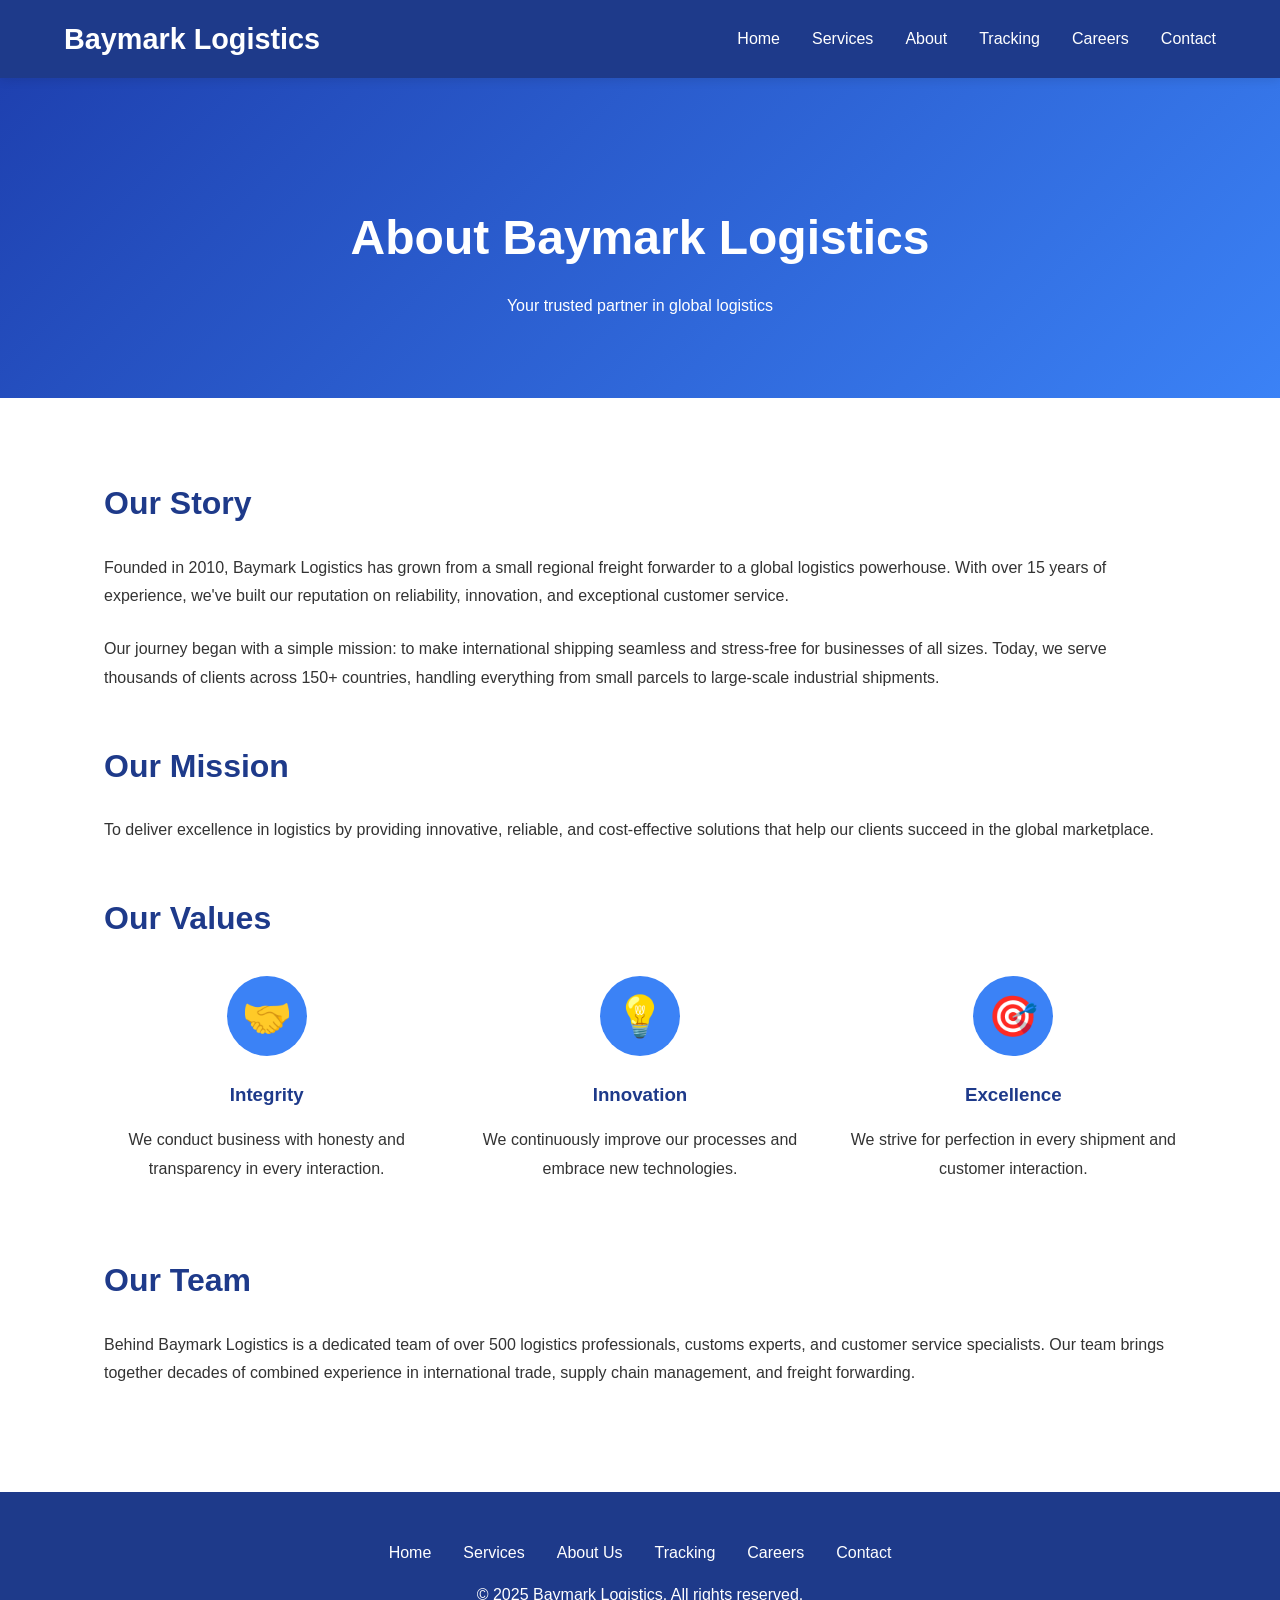
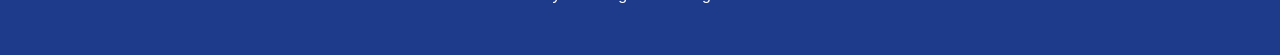
==== about.html @ cbbede14 "Initial commit with website files" ====
<!DOCTYPE html>
<html lang="en">
<head>
    <meta charset="UTF-8">
    <meta name="viewport" content="width=device-width, initial-scale=1.0">
    <title>About Us - Baymark Logistics</title>
    <link rel="stylesheet" href="index.css">
</head>
<body>
    <nav>
        <div class="container">
            <a href="index.html" class="logo">Baymark Logistics</a>
            <ul class="nav-links">
                <li><a href="index.html">Home</a></li>
                <li><a href="services.html">Services</a></li>
                <li><a href="about.html">About</a></li>
                <li><a href="tracking.html">Tracking</a></li>
                <li><a href="careers.html">Careers</a></li>
                <li><a href="contact.html">Contact</a></li>
            </ul>
        </div>
    </nav>

    <section class="page-header">
        <h1>About Baymark Logistics</h1>
        <p>Your trusted partner in global logistics</p>
    </section>

    <section class="content-section">
        <h2>Our Story</h2>
        <p>Founded in 2010, Baymark Logistics has grown from a small regional freight forwarder to a global logistics powerhouse. With over 15 years of experience, we've built our reputation on reliability, innovation, and exceptional customer service.</p>
        
        <p>Our journey began with a simple mission: to make international shipping seamless and stress-free for businesses of all sizes. Today, we serve thousands of clients across 150+ countries, handling everything from small parcels to large-scale industrial shipments.</p>

        <h2 style="margin-top: 3rem;">Our Mission</h2>
        <p>To deliver excellence in logistics by providing innovative, reliable, and cost-effective solutions that help our clients succeed in the global marketplace.</p>

        <h2 style="margin-top: 3rem;">Our Values</h2>
        <div class="features-grid" style="margin-top: 2rem;">
            <div class="feature-item">
                <div class="feature-icon">🤝</div>
                <h3>Integrity</h3>
                <p>We conduct business with honesty and transparency in every interaction.</p>
            </div>
            <div class="feature-item">
                <div class="feature-icon">💡</div>
                <h3>Innovation</h3>
                <p>We continuously improve our processes and embrace new technologies.</p>
            </div>
            <div class="feature-item">
                <div class="feature-icon">🎯</div>
                <h3>Excellence</h3>
                <p>We strive for perfection in every shipment and customer interaction.</p>
            </div>
        </div>

        <h2 style="margin-top: 3rem;">Our Team</h2>
        <p>Behind Baymark Logistics is a dedicated team of over 500 logistics professionals, customs experts, and customer service specialists. Our team brings together decades of combined experience in international trade, supply chain management, and freight forwarding.</p>
    </section>

    <footer>
        <div class="footer-links">
            <a href="index.html">Home</a>
            <a href="services.html">Services</a>
            <a href="about.html">About Us</a>
            <a href="tracking.html">Tracking</a>
            <a href="careers.html">Careers</a>
            <a href="contact.html">Contact</a>
        </div>
        <p>&copy; 2025 Baymark Logistics. All rights reserved.</p>
    </footer>

    <script src="index.js"></script>
</body>
</html>
---- index.css ----
* {
    margin: 0;
    padding: 0;
    box-sizing: border-box;
}

body {
    font-family: 'Segoe UI', Tahoma, Geneva, Verdana, sans-serif;
    line-height: 1.6;
    color: #333;
}

/* Navigation */
nav {
    background: #1e3a8a;
    padding: 1rem 5%;
    position: fixed;
    width: 100%;
    top: 0;
    z-index: 1000;
    box-shadow: 0 2px 10px rgba(0,0,0,0.1);
}

nav .container {
    display: flex;
    justify-content: space-between;
    align-items: center;
    max-width: 1400px;
    margin: 0 auto;
}

.logo {
    color: white;
    font-size: 1.8rem;
    font-weight: bold;
    text-decoration: none;
}

.nav-links {
    display: flex;
    gap: 2rem;
    list-style: none;
}

.nav-links a {
    color: white;
    text-decoration: none;
    transition: color 0.3s;
}

.nav-links a:hover {
    color: #22c55e;
}

/* Hero Section */
.hero {
    background: linear-gradient(135deg, #1e40af 0%, #3b82f6 100%);
    color: white;
    padding: 180px 5% 120px;
    text-align: center;
    margin-top: 60px;
}

.hero h1 {
    font-size: 3.5rem;
    margin-bottom: 1rem;
    animation: fadeInUp 1s;
}

.hero p {
    font-size: 1.5rem;
    margin-bottom: 2rem;
    animation: fadeInUp 1.2s;
}

.cta-button {
    background: #22c55e;
    color: white;
    padding: 1rem 3rem;
    border: none;
    border-radius: 50px;
    font-size: 1.1rem;
    cursor: pointer;
    transition: transform 0.3s, box-shadow 0.3s;
    text-decoration: none;
    display: inline-block;
    animation: fadeInUp 1.4s;
}

.cta-button:hover {
    transform: translateY(-3px);
    box-shadow: 0 10px 25px rgba(34, 197, 94, 0.3);
}

/* Services Section */
.services {
    padding: 80px 5%;
    background: #f8fafc;
}

.section-title {
    text-align: center;
    font-size: 2.5rem;
    color: #1e3a8a;
    margin-bottom: 3rem;
}

.services-grid {
    display: grid;
    grid-template-columns: repeat(auto-fit, minmax(280px, 1fr));
    gap: 2rem;
    max-width: 1400px;
    margin: 0 auto;
}

.service-card {
    background: white;
    padding: 2rem;
    border-radius: 10px;
    text-align: center;
    transition: transform 0.3s, box-shadow 0.3s;
    box-shadow: 0 2px 10px rgba(0,0,0,0.1);
}

.service-card:hover {
    transform: translateY(-10px);
    box-shadow: 0 10px 30px rgba(0,0,0,0.15);
}

.service-icon {
    font-size: 3rem;
    margin-bottom: 1rem;
}

.service-card h3 {
    color: #1e3a8a;
    margin-bottom: 1rem;
}

/* Features Section */
.features {
    padding: 80px 5%;
    background: white;
}

.features-grid {
    display: grid;
    grid-template-columns: repeat(auto-fit, minmax(300px, 1fr));
    gap: 3rem;
    max-width: 1400px;
    margin: 0 auto;
}

.feature-item {
    text-align: center;
}

.feature-icon {
    width: 80px;
    height: 80px;
    background: #3b82f6;
    border-radius: 50%;
    display: flex;
    align-items: center;
    justify-content: center;
    margin: 0 auto 1.5rem;
    font-size: 2.5rem;
    color: white;
}

.feature-item h3 {
    color: #1e3a8a;
    margin-bottom: 1rem;
}

/* Testimonials */
.testimonials {
    padding: 80px 5%;
    background: #1e3a8a;
    color: white;
}

.testimonials-grid {
    display: grid;
    grid-template-columns: repeat(auto-fit, minmax(300px, 1fr));
    gap: 2rem;
    max-width: 1400px;
    margin: 0 auto;
}

.testimonial-card {
    background: rgba(255,255,255,0.1);
    padding: 2rem;
    border-radius: 10px;
    backdrop-filter: blur(10px);
}

.testimonial-card p {
    font-style: italic;
    margin-bottom: 1rem;
}

.testimonial-author {
    font-weight: bold;
    color: #22c55e;
}

/* Content Pages */
.page-header {
    background: linear-gradient(135deg, #1e40af 0%, #3b82f6 100%);
    color: white;
    padding: 140px 5% 80px;
    text-align: center;
    margin-top: 60px;
}

.page-header h1 {
    font-size: 3rem;
    margin-bottom: 1rem;
}

.content-section {
    padding: 80px 5%;
    max-width: 1200px;
    margin: 0 auto;
}

.content-section h2 {
    color: #1e3a8a;
    margin-bottom: 1.5rem;
    font-size: 2rem;
}

.content-section p {
    margin-bottom: 1.5rem;
    line-height: 1.8;
}

/* Contact Form */
.contact-form {
    max-width: 600px;
    margin: 0 auto;
    background: white;
    padding: 3rem;
    border-radius: 10px;
    box-shadow: 0 5px 20px rgba(0,0,0,0.1);
}

.form-group {
    margin-bottom: 1.5rem;
}

.form-group label {
    display: block;
    margin-bottom: 0.5rem;
    color: #1e3a8a;
    font-weight: 600;
}

.form-group input,
.form-group textarea,
.form-group select {
    width: 100%;
    padding: 0.8rem;
    border: 2px solid #e2e8f0;
    border-radius: 5px;
    font-size: 1rem;
    transition: border-color 0.3s;
}

.form-group input:focus,
.form-group textarea:focus,
.form-group select:focus {
    outline: none;
    border-color: #3b82f6;
}

.form-group textarea {
    resize: vertical;
    min-height: 120px;
}

/* Tracking Section */
.tracking-container {
    max-width: 600px;
    margin: 0 auto;
    background: white;
    padding: 3rem;
    border-radius: 10px;
    box-shadow: 0 5px 20px rgba(0,0,0,0.1);
}

.tracking-result {
    margin-top: 2rem;
    padding: 2rem;
    background: #f8fafc;
    border-radius: 10px;
    display: none;
}

.tracking-result.show {
    display: block;
    animation: fadeInUp 0.5s;
}

/* Careers Section */
.job-listing {
    background: white;
    padding: 2rem;
    border-radius: 10px;
    margin-bottom: 2rem;
    box-shadow: 0 2px 10px rgba(0,0,0,0.1);
}

.job-listing h3 {
    color: #1e3a8a;
    margin-bottom: 1rem;
}

.job-meta {
    color: #64748b;
    margin-bottom: 1rem;
}

/* Footer */
footer {
    background: #1e3a8a;
    color: white;
    padding: 3rem 5%;
    text-align: center;
}

.footer-links {
    display: flex;
    justify-content: center;
    gap: 2rem;
    margin-bottom: 1rem;
    flex-wrap: wrap;
}

.footer-links a {
    color: white;
    text-decoration: none;
    transition: color 0.3s;
}

.footer-links a:hover {
    color: #22c55e;
}

/* Animations */
@keyframes fadeInUp {
    from {
        opacity: 0;
        transform: translateY(30px);
    }
    to {
        opacity: 1;
        transform: translateY(0);
    }
}

/* Responsive */
@media (max-width: 768px) {
    .hero h1, .page-header h1 {
        font-size: 2rem;
    }
    
    .hero p {
        font-size: 1.2rem;
    }
    
    .nav-links {
        gap: 1rem;
        font-size: 0.9rem;
    }
    
    .section-title {
        font-size: 2rem;
    }
}
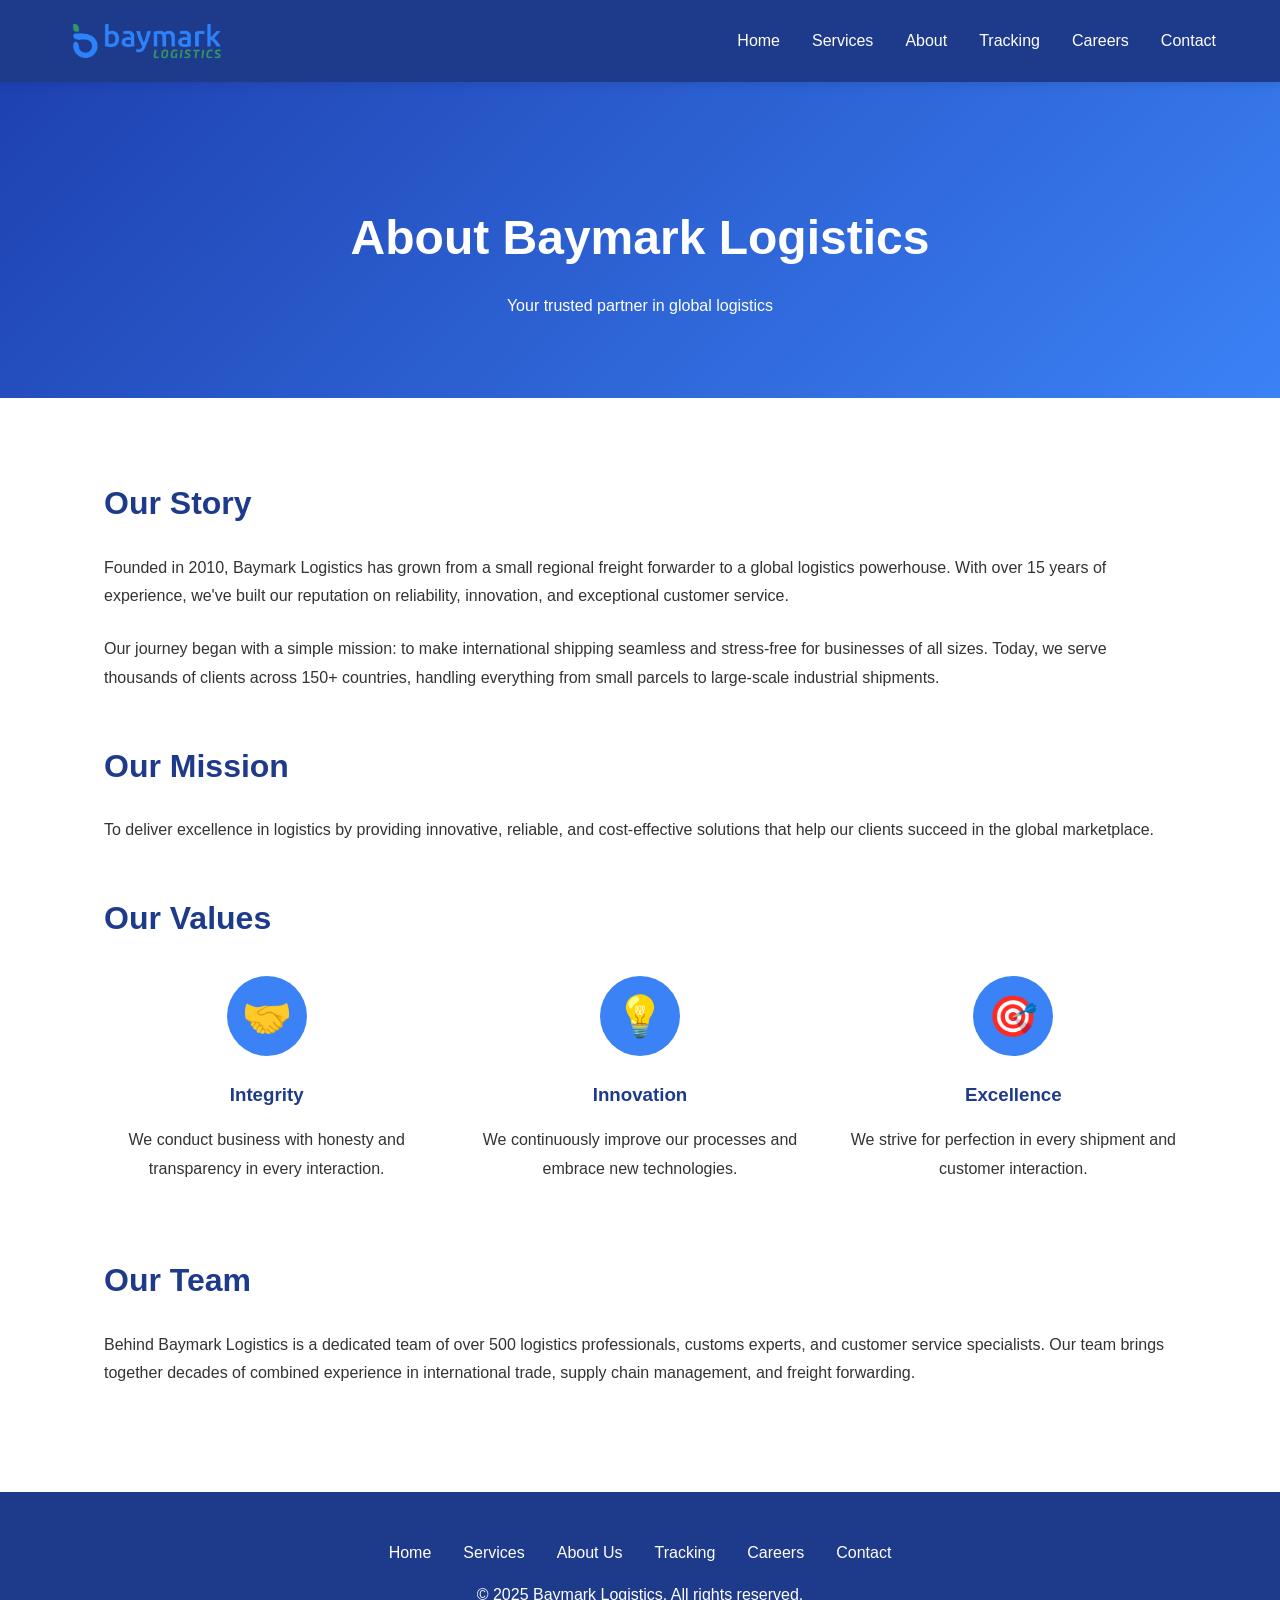
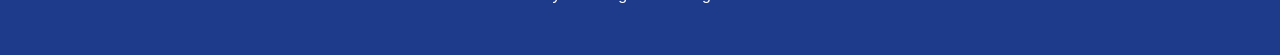
==== commit 2f295366: "Updated navbar with logo" ====
--- a/about.html
+++ b/about.html
@@ -4,12 +4,14 @@
     <meta charset="UTF-8">
     <meta name="viewport" content="width=device-width, initial-scale=1.0">
     <title>About Us - Baymark Logistics</title>
+    <!-- Favicon -->
+  <link rel="icon" href="logo/logoIcon-ICO.ico" type="image/x-icon">
     <link rel="stylesheet" href="index.css">
 </head>
 <body>
     <nav>
         <div class="container">
-            <a href="index.html" class="logo">Baymark Logistics</a>
+            <a href="index.html" class="logo"><img src="logo/logo -bg.png" alt="Baymark Logistics Logo"></a>
             <ul class="nav-links">
                 <li><a href="index.html">Home</a></li>
                 <li><a href="services.html">Services</a></li>
--- a/index.css
+++ b/index.css
@@ -11,6 +11,16 @@
 }
 
 /* Navigation */
+.logo img {
+  height: 50px;
+  width: auto;
+  display: block;
+}
+nav .logo {
+  display: flex;
+  align-items: center; /* vertically centers the logo */
+}
+
 nav {
     background: #1e3a8a;
     padding: 1rem 5%;
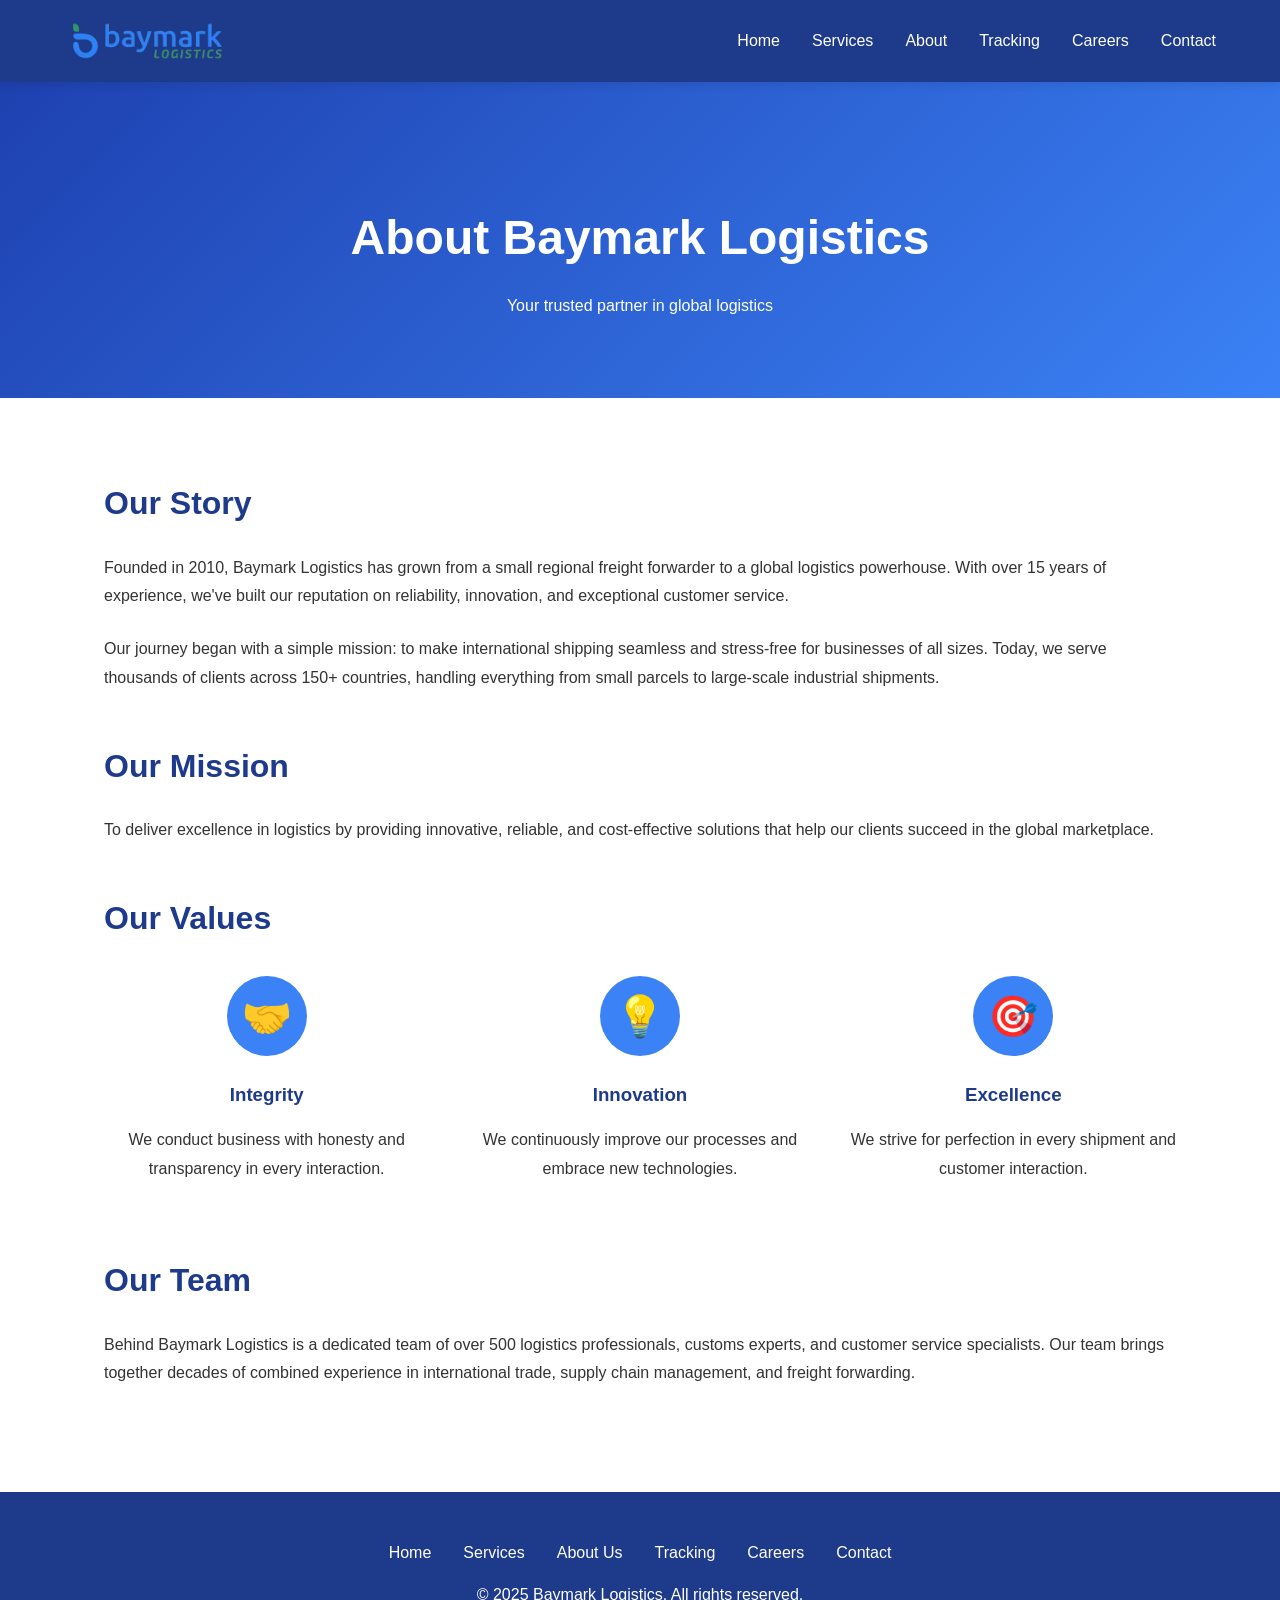
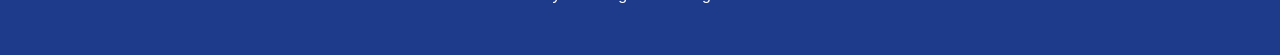
==== commit 4fc20194: "Final SEO tweaks before merging" ====
--- a/about.html
+++ b/about.html
@@ -4,14 +4,76 @@
     <meta charset="UTF-8">
     <meta name="viewport" content="width=device-width, initial-scale=1.0">
     <title>About Us - Baymark Logistics</title>
+    <meta name="description" content="Learn more about Baymark Logistics, our mission, vision, and commitment to excellence in global logistics solutions.">
+
+    <link rel="preload" as="image" href="logo/logo -bg av.avif" type="image/avif">
+   
     <!-- Favicon -->
   <link rel="icon" href="logo/logoIcon-ICO.ico" type="image/x-icon">
-    <link rel="stylesheet" href="index.css">
+    <link rel="preload" href="index.css" as="style">
+<link rel="stylesheet" href="index.css">
+
+    
+    <!-- Facebook Meta Tags -->
+    <meta property="og:title" content="Baymark Logistics - Global Logistics Solutions">
+    <meta property="og:description" content="Learn more about Baymark Logistics and our commitment to excellence in global logistics.">
+    <meta property="og:image" content="logo/logo -bg.png">
+    <meta property="og:image:alt" content="Baymark Logistics - Global Logistics Solutions">
+    <meta property="og:site_name" content="Baymark Logistics">
+    <meta property="og:locale" content="en_US">
+    <meta property="og:image:width" content="1200">
+    <meta property="og:image:height" content="630">
+    <meta property="og:url" content="https://baymark.co.ke/about.html">
+    <meta property="og:type" content="website">
+    
+    <!-- Twitter Meta Tags -->
+    <meta name="twitter:title" content="Baymark Logistics - Global Logistics Solutions">
+    <meta name="twitter:description" content="Learn more about Baymark Logistics and our commitment to excellence in global logistics.">
+    <meta name="twitter:image" content="logo/logo -bg.png">
+    <meta name="twitter:url" content="https://baymark.co.ke/about.html">
+    <meta name="twitter:card" content="summary_large_image">
+    
+    <!-- Preconnect for faster DNS -->
+<link rel="preconnect" href="https://fonts.googleapis.com">
+<link rel="preconnect" href="https://fonts.gstatic.com" crossorigin>
+
+<!-- Combine all fonts into one request -->
+<link rel="preload" as="style" href="https://fonts.googleapis.com/css2?family=Roboto:wght@400;700&family=Montserrat:wght@400;700&family=Open+Sans:wght@400;700&display=swap">
+<link rel="stylesheet" href="https://fonts.googleapis.com/css2?family=Roboto:wght@400;700&family=Montserrat:wght@400;700&family=Open+Sans:wght@400;700&display=swap" media="print" onload="this.media='all'">
+<noscript><link rel="stylesheet" href="https://fonts.googleapis.com/css2?family=Roboto:wght@400;700&family=Montserrat:wght@400;700&family=Open+Sans:wght@400;700&display=swap"></noscript>
+
+    <!-- Canonical URL to avoid duplicate content issues -->
+   <link rel="canonical" href="https://baymark.co.ke/about.html">
+
+    <!-- Sitemap -->
+    <link rel="sitemap" type="application/xml" title="Sitemap" href="https://baymark.co.ke/sitemap.xml">
+    <!-- Robots Meta Tag -->
+<meta name="robots" content="index, follow">
+
+<!-- Structured Data for Google -->
+<script type="application/ld+json">
+{
+  "@context": "https://schema.org",
+  "@type": "Organization",
+  "name": "Baymark Logistics",
+  "url": "https://baymark.co.ke/about.html",
+  "logo": "https://baymark.co.ke/logo/logobg.webp",
+  
+  "contactPoint": {
+    "@type": "ContactPoint",
+    "telephone": "+254-703-880273",
+    "contactType": "Customer Service",
+    "areaServed": "KE",
+    "availableLanguage": "English"
+  }
+}
+</script>
 </head>
 <body>
     <nav>
         <div class="container">
-            <a href="index.html" class="logo"><img src="logo/logo -bg.png" alt="Baymark Logistics Logo"></a>
+            <a href="index.html" class="logo"><img src="logo/logobg.webp" alt="Baymark Logistics Logo" width="200" height="60"></a>
+            
             <ul class="nav-links">
                 <li><a href="index.html">Home</a></li>
                 <li><a href="services.html">Services</a></li>
@@ -20,6 +82,11 @@
                 <li><a href="careers.html">Careers</a></li>
                 <li><a href="contact.html">Contact</a></li>
             </ul>
+            <div class="hamburger">
+                <span></span>
+                <span></span>
+                <span></span>
+            </div>
         </div>
     </nav>
 
@@ -72,6 +139,6 @@
         <p>&copy; 2025 Baymark Logistics. All rights reserved.</p>
     </footer>
 
-    <script src="index.js"></script>
+    <script src="index.js" defer></script>
 </body>
 </html>
--- a/index.css
+++ b/index.css
@@ -8,6 +8,11 @@
     font-family: 'Segoe UI', Tahoma, Geneva, Verdana, sans-serif;
     line-height: 1.6;
     color: #333;
+}
+img {
+  max-width: 100%;
+  height: auto;
+  display: block;
 }
 
 /* Navigation */
@@ -62,6 +67,71 @@
     color: #22c55e;
 }
 
+/* Hamburger Menu Styles */
+.hamburger {
+    display: none;
+    flex-direction: column;
+    cursor: pointer;
+    z-index: 1001;
+}
+
+.hamburger span {
+    width: 25px;
+    height: 3px;
+    background: white;
+    margin: 3px 0;
+    transition: 0.3s;
+}
+
+.hamburger.active span:nth-child(1) {
+    transform: rotate(-45deg) translate(-5px, 6px);
+}
+
+.hamburger.active span:nth-child(2) {
+    opacity: 0;
+}
+
+.hamburger.active span:nth-child(3) {
+    transform: rotate(45deg) translate(-5px, -6px);
+}
+
+/* Mobile Menu Styles */
+@media (max-width: 1024px) {
+    .hamburger {
+        display: flex;
+    }
+    
+    .nav-links {
+        position: fixed;
+        right: -100%;
+        top: 0;
+        flex-direction: column;
+        background: #1e3a8a;
+        width: 70%;
+        max-width: 300px;
+        height: 100vh;
+        padding: 80px 2rem 2rem;
+        gap: 1.5rem;
+        transition: right 0.3s ease-in-out;
+        box-shadow: -5px 0 15px rgba(0,0,0,0.3);
+        z-index: 1000;
+    }
+    
+    .nav-links.active {
+        right: 0;
+    }
+    
+    .nav-links li {
+        width: 100%;
+    }
+    
+    .nav-links a {
+        display: block;
+        padding: 0.5rem 0;
+        font-size: 1.1rem;
+    }
+}
+    
 /* Hero Section */
 .hero {
     background: linear-gradient(135deg, #1e40af 0%, #3b82f6 100%);
@@ -82,6 +152,15 @@
     margin-bottom: 2rem;
     animation: fadeInUp 1.2s;
 }
+/* CTA Buttons Container */
+.cta-buttons-container {
+    display: flex;
+    gap: 1rem;
+    justify-content: center;
+    flex-wrap: wrap;
+    margin-top: 2rem;
+}
+
 
 .cta-button {
     background: #22c55e;
@@ -101,6 +180,7 @@
     transform: translateY(-3px);
     box-shadow: 0 10px 25px rgba(34, 197, 94, 0.3);
 }
+
 
 /* Services Section */
 .services {
--- a/index.css
+++ b/index.css
@@ -8,6 +8,11 @@
     font-family: 'Segoe UI', Tahoma, Geneva, Verdana, sans-serif;
     line-height: 1.6;
     color: #333;
+}
+img {
+  max-width: 100%;
+  height: auto;
+  display: block;
 }
 
 /* Navigation */
@@ -62,6 +67,71 @@
     color: #22c55e;
 }
 
+/* Hamburger Menu Styles */
+.hamburger {
+    display: none;
+    flex-direction: column;
+    cursor: pointer;
+    z-index: 1001;
+}
+
+.hamburger span {
+    width: 25px;
+    height: 3px;
+    background: white;
+    margin: 3px 0;
+    transition: 0.3s;
+}
+
+.hamburger.active span:nth-child(1) {
+    transform: rotate(-45deg) translate(-5px, 6px);
+}
+
+.hamburger.active span:nth-child(2) {
+    opacity: 0;
+}
+
+.hamburger.active span:nth-child(3) {
+    transform: rotate(45deg) translate(-5px, -6px);
+}
+
+/* Mobile Menu Styles */
+@media (max-width: 1024px) {
+    .hamburger {
+        display: flex;
+    }
+    
+    .nav-links {
+        position: fixed;
+        right: -100%;
+        top: 0;
+        flex-direction: column;
+        background: #1e3a8a;
+        width: 70%;
+        max-width: 300px;
+        height: 100vh;
+        padding: 80px 2rem 2rem;
+        gap: 1.5rem;
+        transition: right 0.3s ease-in-out;
+        box-shadow: -5px 0 15px rgba(0,0,0,0.3);
+        z-index: 1000;
+    }
+    
+    .nav-links.active {
+        right: 0;
+    }
+    
+    .nav-links li {
+        width: 100%;
+    }
+    
+    .nav-links a {
+        display: block;
+        padding: 0.5rem 0;
+        font-size: 1.1rem;
+    }
+}
+    
 /* Hero Section */
 .hero {
     background: linear-gradient(135deg, #1e40af 0%, #3b82f6 100%);
@@ -82,6 +152,15 @@
     margin-bottom: 2rem;
     animation: fadeInUp 1.2s;
 }
+/* CTA Buttons Container */
+.cta-buttons-container {
+    display: flex;
+    gap: 1rem;
+    justify-content: center;
+    flex-wrap: wrap;
+    margin-top: 2rem;
+}
+
 
 .cta-button {
     background: #22c55e;
@@ -101,6 +180,7 @@
     transform: translateY(-3px);
     box-shadow: 0 10px 25px rgba(34, 197, 94, 0.3);
 }
+
 
 /* Services Section */
 .services {
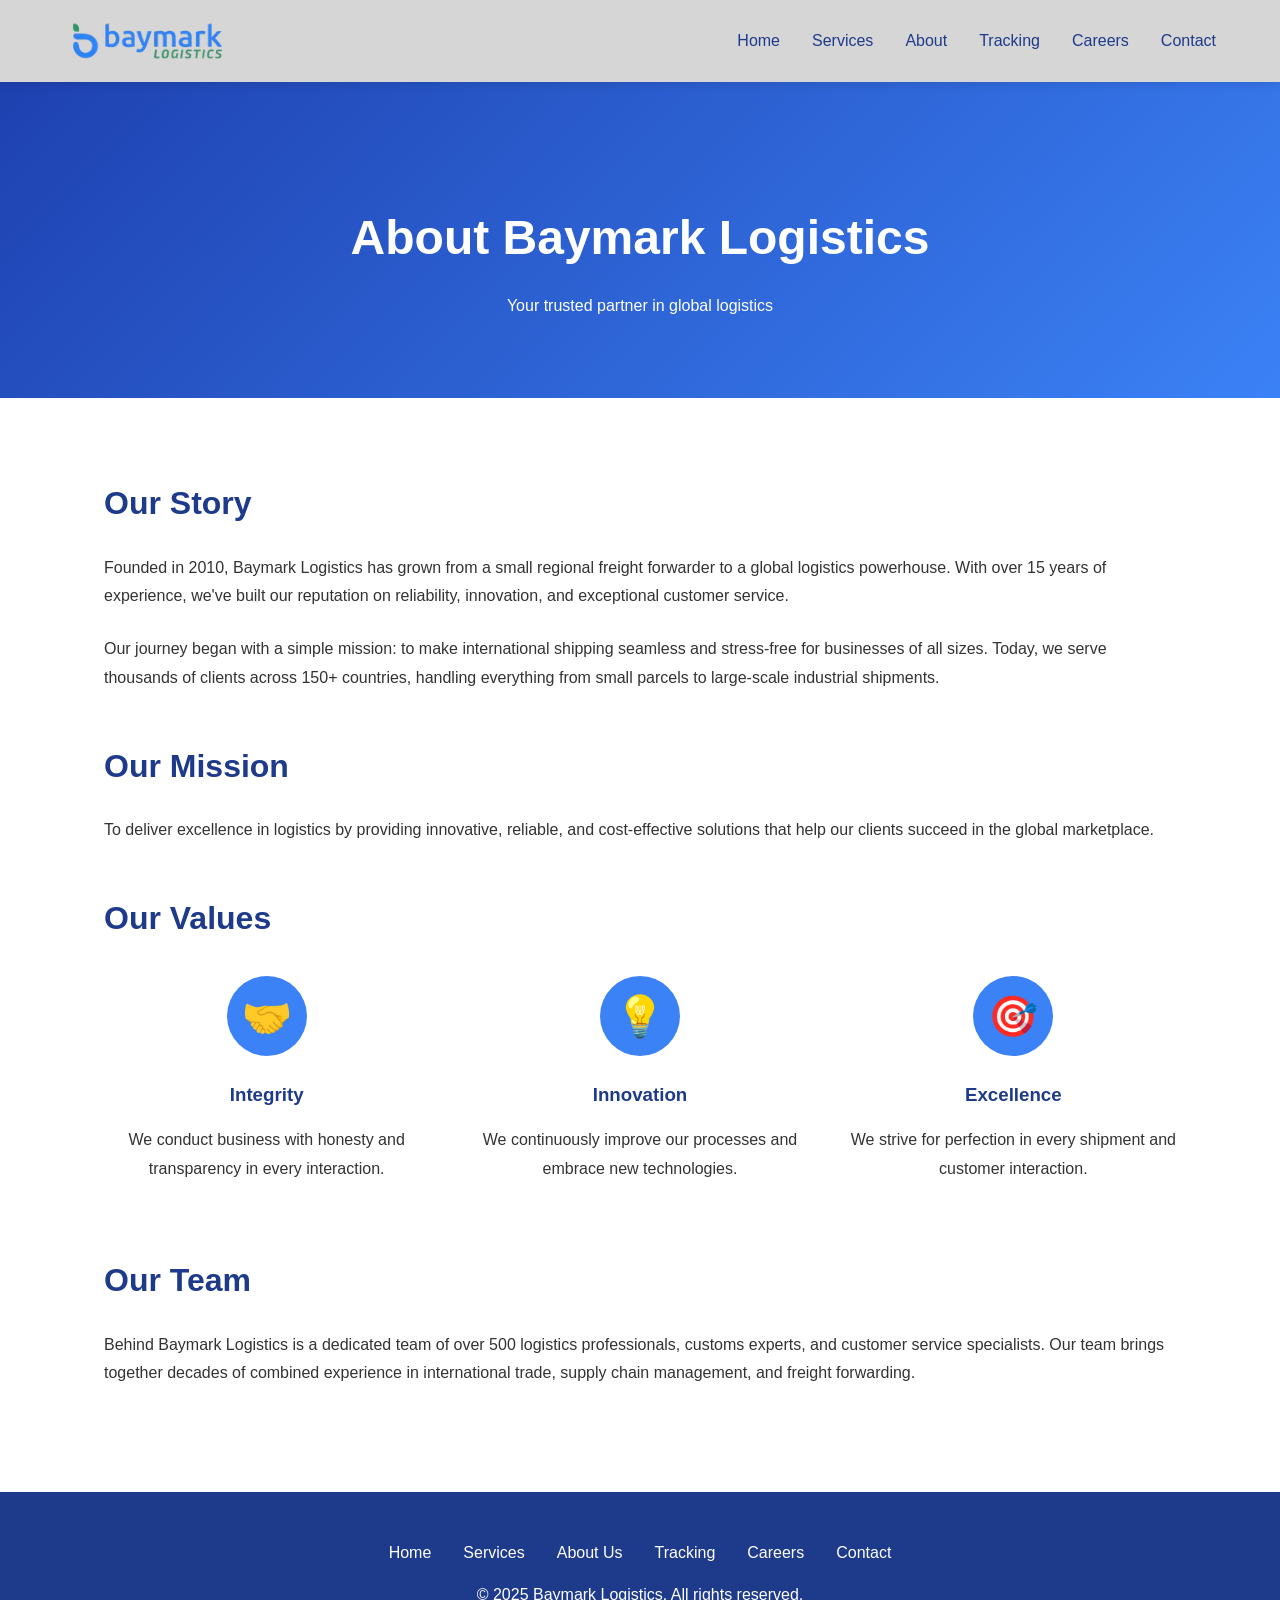
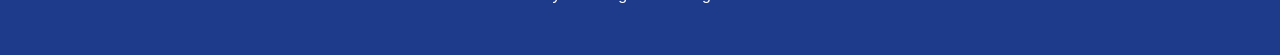
==== commit 028922bf: "Improve color contrast and accessibility in HTML and CSS" ====
--- a/about.html
+++ b/about.html
@@ -6,7 +6,7 @@
     <title>About Us - Baymark Logistics</title>
     <meta name="description" content="Learn more about Baymark Logistics, our mission, vision, and commitment to excellence in global logistics solutions.">
 
-    <link rel="preload" as="image" href="logo/logo -bg av.avif" type="image/avif">
+    <link rel="preload" as="image" href="logo/logobg.webp" type="image/webp">
    
     <!-- Favicon -->
   <link rel="icon" href="logo/logoIcon-ICO.ico" type="image/x-icon">
@@ -17,7 +17,7 @@
     <!-- Facebook Meta Tags -->
     <meta property="og:title" content="Baymark Logistics - Global Logistics Solutions">
     <meta property="og:description" content="Learn more about Baymark Logistics and our commitment to excellence in global logistics.">
-    <meta property="og:image" content="logo/logo -bg.png">
+    <meta property="og:image" content="logo/logobg.webp">
     <meta property="og:image:alt" content="Baymark Logistics - Global Logistics Solutions">
     <meta property="og:site_name" content="Baymark Logistics">
     <meta property="og:locale" content="en_US">
@@ -29,7 +29,7 @@
     <!-- Twitter Meta Tags -->
     <meta name="twitter:title" content="Baymark Logistics - Global Logistics Solutions">
     <meta name="twitter:description" content="Learn more about Baymark Logistics and our commitment to excellence in global logistics.">
-    <meta name="twitter:image" content="logo/logo -bg.png">
+    <meta name="twitter:image" content="logo/logobg.webp">
     <meta name="twitter:url" content="https://baymark.co.ke/about.html">
     <meta name="twitter:card" content="summary_large_image">
     
--- a/index.css
+++ b/index.css
@@ -27,7 +27,7 @@
 }
 
 nav {
-    background: #1e3a8a;
+    background: #d6d6d6;
     padding: 1rem 5%;
     position: fixed;
     width: 100%;
@@ -58,7 +58,7 @@
 }
 
 .nav-links a {
-    color: white;
+    color: #1e3a8a;
     text-decoration: none;
     transition: color 0.3s;
 }
@@ -163,8 +163,8 @@
 
 
 .cta-button {
-    background: #22c55e;
-    color: white;
+    background: #1e3a8a;
+    color: #ffffff;
     padding: 1rem 3rem;
     border: none;
     border-radius: 50px;
@@ -266,8 +266,8 @@
 /* Testimonials */
 .testimonials {
     padding: 80px 5%;
-    background: #1e3a8a;
-    color: white;
+    background: #0b1120;
+    color:#f8fafc; 
 }
 
 .testimonials-grid {
@@ -279,7 +279,8 @@
 }
 
 .testimonial-card {
-    background: rgba(255,255,255,0.1);
+    background: #1e293b;
+    color: #ffffff;
     padding: 2rem;
     border-radius: 10px;
     backdrop-filter: blur(10px);
@@ -292,7 +293,7 @@
 
 .testimonial-author {
     font-weight: bold;
-    color: #22c55e;
+    color: #e2e8f0;
 }
 
 /* Content Pages */
--- a/index.css
+++ b/index.css
@@ -27,7 +27,7 @@
 }
 
 nav {
-    background: #1e3a8a;
+    background: #d6d6d6;
     padding: 1rem 5%;
     position: fixed;
     width: 100%;
@@ -58,7 +58,7 @@
 }
 
 .nav-links a {
-    color: white;
+    color: #1e3a8a;
     text-decoration: none;
     transition: color 0.3s;
 }
@@ -163,8 +163,8 @@
 
 
 .cta-button {
-    background: #22c55e;
-    color: white;
+    background: #1e3a8a;
+    color: #ffffff;
     padding: 1rem 3rem;
     border: none;
     border-radius: 50px;
@@ -266,8 +266,8 @@
 /* Testimonials */
 .testimonials {
     padding: 80px 5%;
-    background: #1e3a8a;
-    color: white;
+    background: #0b1120;
+    color:#f8fafc; 
 }
 
 .testimonials-grid {
@@ -279,7 +279,8 @@
 }
 
 .testimonial-card {
-    background: rgba(255,255,255,0.1);
+    background: #1e293b;
+    color: #ffffff;
     padding: 2rem;
     border-radius: 10px;
     backdrop-filter: blur(10px);
@@ -292,7 +293,7 @@
 
 .testimonial-author {
     font-weight: bold;
-    color: #22c55e;
+    color: #e2e8f0;
 }
 
 /* Content Pages */
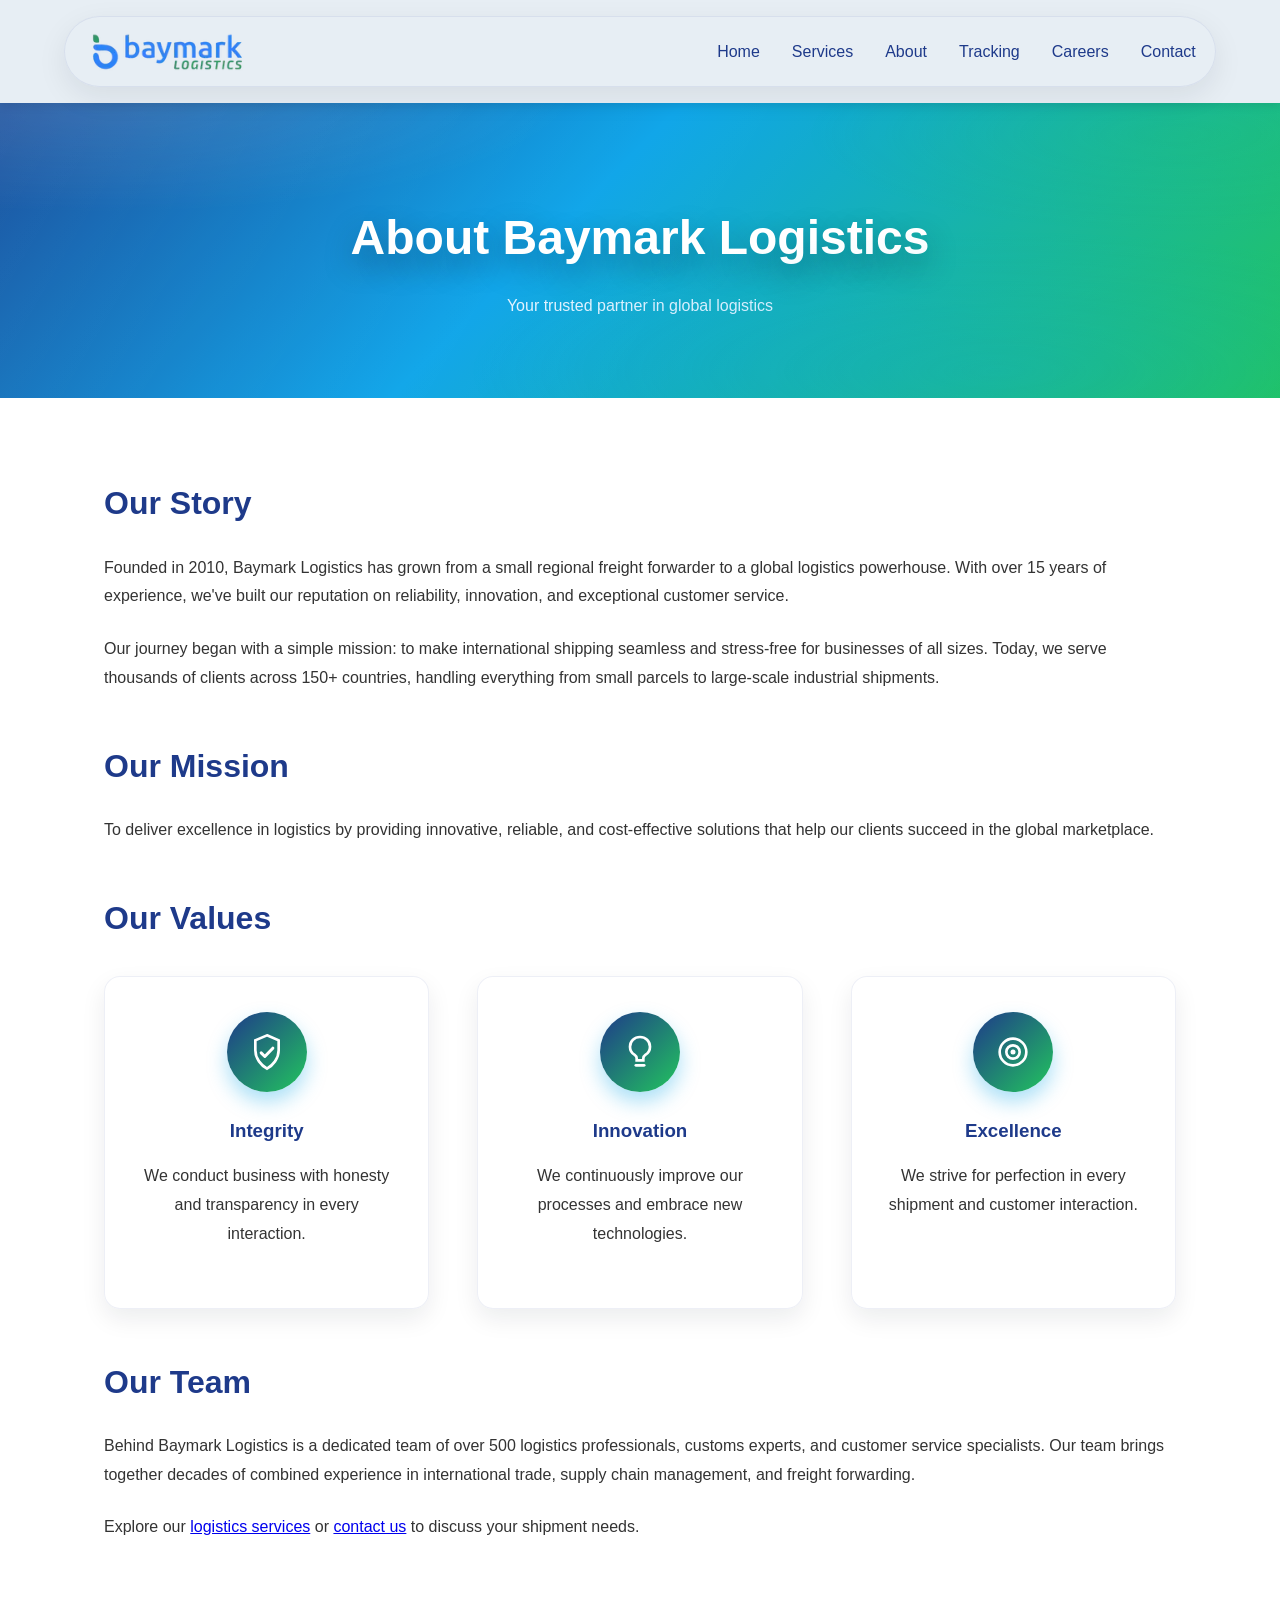
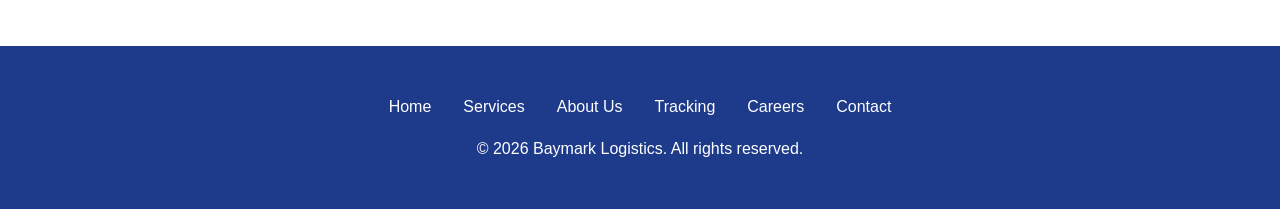
==== commit 86d13a28: "New design for the website" ====
--- a/about.html
+++ b/about.html
@@ -3,6 +3,7 @@
 <head>
     <meta charset="UTF-8">
     <meta name="viewport" content="width=device-width, initial-scale=1.0">
+    <meta name="theme-color" content="#0b3d91">
     <title>About Us - Baymark Logistics</title>
     <meta name="description" content="Learn more about Baymark Logistics, our mission, vision, and commitment to excellence in global logistics solutions.">
 
@@ -17,7 +18,7 @@
     <!-- Facebook Meta Tags -->
     <meta property="og:title" content="Baymark Logistics - Global Logistics Solutions">
     <meta property="og:description" content="Learn more about Baymark Logistics and our commitment to excellence in global logistics.">
-    <meta property="og:image" content="logo/logobg.webp">
+    <meta property="og:image" content="https://baymark.co.ke/logo/logobg.webp">
     <meta property="og:image:alt" content="Baymark Logistics - Global Logistics Solutions">
     <meta property="og:site_name" content="Baymark Logistics">
     <meta property="og:locale" content="en_US">
@@ -29,7 +30,8 @@
     <!-- Twitter Meta Tags -->
     <meta name="twitter:title" content="Baymark Logistics - Global Logistics Solutions">
     <meta name="twitter:description" content="Learn more about Baymark Logistics and our commitment to excellence in global logistics.">
-    <meta name="twitter:image" content="logo/logobg.webp">
+    <meta name="twitter:image" content="https://baymark.co.ke/logo/logobg.webp">
+    <meta name="twitter:image:alt" content="Baymark Logistics - Global Logistics Solutions">
     <meta name="twitter:url" content="https://baymark.co.ke/about.html">
     <meta name="twitter:card" content="summary_large_image">
     
@@ -107,17 +109,33 @@
         <h2 style="margin-top: 3rem;">Our Values</h2>
         <div class="features-grid" style="margin-top: 2rem;">
             <div class="feature-item">
-                <div class="feature-icon">🤝</div>
+                <div class="feature-icon" aria-hidden="true">
+                    <svg viewBox="0 0 24 24" role="img" focusable="false">
+                        <path d="M12 2l7 3v6c0 5-3.5 9-7 11-3.5-2-7-6-7-11V5l7-3z" fill="none" stroke="currentColor" stroke-width="1.6"/>
+                        <path d="M8.5 12.5l2.2 2.2 4.8-5" fill="none" stroke="currentColor" stroke-width="1.8" stroke-linecap="round" stroke-linejoin="round"/>
+                    </svg>
+                </div>
                 <h3>Integrity</h3>
                 <p>We conduct business with honesty and transparency in every interaction.</p>
             </div>
             <div class="feature-item">
-                <div class="feature-icon">💡</div>
+                <div class="feature-icon" aria-hidden="true">
+                    <svg viewBox="0 0 24 24" role="img" focusable="false">
+                        <path d="M12 3c3.3 0 6 2.6 6 5.8 0 2.1-1.1 3.9-2.8 4.9-.6.4-1.2 1.2-1.2 2.1V17H10v-1.2c0-.9-.6-1.7-1.2-2.1C7.1 12.7 6 10.9 6 8.8 6 5.6 8.7 3 12 3z" fill="none" stroke="currentColor" stroke-width="1.6" stroke-linecap="round"/>
+                        <path d="M9.5 20h5" fill="none" stroke="currentColor" stroke-width="1.6" stroke-linecap="round"/>
+                    </svg>
+                </div>
                 <h3>Innovation</h3>
                 <p>We continuously improve our processes and embrace new technologies.</p>
             </div>
             <div class="feature-item">
-                <div class="feature-icon">🎯</div>
+                <div class="feature-icon" aria-hidden="true">
+                    <svg viewBox="0 0 24 24" role="img" focusable="false">
+                        <circle cx="12" cy="12" r="8" fill="none" stroke="currentColor" stroke-width="1.6"/>
+                        <circle cx="12" cy="12" r="4" fill="none" stroke="currentColor" stroke-width="1.6"/>
+                        <circle cx="12" cy="12" r="1.5" fill="currentColor"/>
+                    </svg>
+                </div>
                 <h3>Excellence</h3>
                 <p>We strive for perfection in every shipment and customer interaction.</p>
             </div>
@@ -125,6 +143,7 @@
 
         <h2 style="margin-top: 3rem;">Our Team</h2>
         <p>Behind Baymark Logistics is a dedicated team of over 500 logistics professionals, customs experts, and customer service specialists. Our team brings together decades of combined experience in international trade, supply chain management, and freight forwarding.</p>
+        <p>Explore our <a href="services.html">logistics services</a> or <a href="contact.html">contact us</a> to discuss your shipment needs.</p>
     </section>
 
     <footer>
@@ -136,9 +155,11 @@
             <a href="careers.html">Careers</a>
             <a href="contact.html">Contact</a>
         </div>
-        <p>&copy; 2025 Baymark Logistics. All rights reserved.</p>
+        <p>&copy; 2026 Baymark Logistics. All rights reserved.</p>
     </footer>
 
     <script src="index.js" defer></script>
 </body>
-</html>+</html>
+
+
--- a/index.css
+++ b/index.css
@@ -8,6 +8,15 @@
     font-family: 'Segoe UI', Tahoma, Geneva, Verdana, sans-serif;
     line-height: 1.6;
     color: #333;
+}
+:root {
+    --baymark-blue: #1e3a8a;
+    --baymark-sky: #0ea5e9;
+    --baymark-green: #22c55e;
+    --baymark-ink: #0b1a2b;
+    --hero-deep: #0b3d91;
+    --hero-teal: #0f766e;
+    --nav-glass: rgba(231, 238, 244, 0.9);
 }
 img {
   max-width: 100%;
@@ -27,7 +36,7 @@
 }
 
 nav {
-    background: #d6d6d6;
+    background: #e7eef4;
     padding: 1rem 5%;
     position: fixed;
     width: 100%;
@@ -42,6 +51,12 @@
     align-items: center;
     max-width: 1400px;
     margin: 0 auto;
+    background: var(--nav-glass);
+    padding: 0.6rem 1.2rem;
+    border-radius: 999px;
+    border: 1px solid rgba(30, 58, 138, 0.08);
+    box-shadow: 0 10px 30px rgba(11, 26, 43, 0.08);
+    backdrop-filter: blur(10px);
 }
 
 .logo {
@@ -58,13 +73,32 @@
 }
 
 .nav-links a {
-    color: #1e3a8a;
+    color: var(--baymark-blue);
     text-decoration: none;
-    transition: color 0.3s;
+    transition: color 0.3s, transform 0.3s;
+    position: relative;
 }
 
 .nav-links a:hover {
-    color: #22c55e;
+    color: var(--baymark-green);
+    transform: translateY(-2px);
+}
+
+.nav-links a::after {
+    content: "";
+    position: absolute;
+    left: 0;
+    bottom: -6px;
+    width: 100%;
+    height: 2px;
+    background: linear-gradient(90deg, var(--baymark-blue), var(--baymark-green));
+    transform: scaleX(0);
+    transform-origin: left;
+    transition: transform 0.3s ease;
+}
+
+.nav-links a:hover::after {
+    transform: scaleX(1);
 }
 
 /* Hamburger Menu Styles */
@@ -78,7 +112,7 @@
 .hamburger span {
     width: 25px;
     height: 3px;
-    background: white;
+    background: linear-gradient(90deg, var(--baymark-blue), var(--baymark-green));
     margin: 3px 0;
     transition: 0.3s;
 }
@@ -106,7 +140,7 @@
         right: -100%;
         top: 0;
         flex-direction: column;
-        background: #1e3a8a;
+        background: linear-gradient(160deg, var(--hero-deep), var(--hero-teal) 55%, var(--baymark-green));
         width: 70%;
         max-width: 300px;
         height: 100vh;
@@ -129,28 +163,62 @@
         display: block;
         padding: 0.5rem 0;
         font-size: 1.1rem;
+        color: #f8fafc;
+    }
+    
+    .nav-links a:hover {
+        color: #d1fae5;
+    }
+    
+    .nav-links a::after {
+        background: linear-gradient(90deg, #f8fafc, #d1fae5);
     }
 }
     
 /* Hero Section */
 .hero {
-    background: linear-gradient(135deg, #1e40af 0%, #3b82f6 100%);
+    background: linear-gradient(135deg, var(--hero-deep) 0%, var(--baymark-sky) 45%, var(--baymark-green) 100%);
     color: white;
     padding: 180px 5% 120px;
     text-align: center;
     margin-top: 60px;
+    position: relative;
+    overflow: hidden;
+}
+
+.hero::before {
+    content: "";
+    position: absolute;
+    inset: -20%;
+    background:
+        radial-gradient(45% 45% at 20% 20%, rgba(255,255,255,0.18), transparent 60%),
+        radial-gradient(35% 35% at 80% 30%, rgba(34,197,94,0.22), transparent 60%),
+        radial-gradient(50% 50% at 70% 80%, rgba(14,165,233,0.25), transparent 60%);
+    opacity: 0.8;
+    pointer-events: none;
+}
+
+.hero::after {
+    content: "";
+    position: absolute;
+    inset: 0;
+    background-image: linear-gradient(120deg, rgba(255,255,255,0.08) 0%, rgba(255,255,255,0.02) 40%, rgba(255,255,255,0) 60%);
+    mix-blend-mode: screen;
+    pointer-events: none;
 }
 
 .hero h1 {
     font-size: 3.5rem;
     margin-bottom: 1rem;
     animation: fadeInUp 1s;
+    text-shadow: 0 12px 30px rgba(11,26,43,0.4);
 }
 
 .hero p {
     font-size: 1.5rem;
     margin-bottom: 2rem;
     animation: fadeInUp 1.2s;
+    color: #e2f3ff;
 }
 /* CTA Buttons Container */
 .cta-buttons-container {
@@ -163,14 +231,14 @@
 
 
 .cta-button {
-    background: #1e3a8a;
+    background: linear-gradient(135deg, var(--baymark-blue), var(--baymark-sky));
     color: #ffffff;
     padding: 1rem 3rem;
-    border: none;
+    border: 1px solid rgba(255,255,255,0.25);
     border-radius: 50px;
     font-size: 1.1rem;
     cursor: pointer;
-    transition: transform 0.3s, box-shadow 0.3s;
+    transition: transform 0.3s, box-shadow 0.3s, background 0.3s;
     text-decoration: none;
     display: inline-block;
     animation: fadeInUp 1.4s;
@@ -178,14 +246,17 @@
 
 .cta-button:hover {
     transform: translateY(-3px);
-    box-shadow: 0 10px 25px rgba(34, 197, 94, 0.3);
+    background: linear-gradient(135deg, var(--baymark-blue), var(--baymark-green));
+    box-shadow: 0 12px 30px rgba(34, 197, 94, 0.35);
 }
 
 
 /* Services Section */
 .services {
     padding: 80px 5%;
-    background: #f8fafc;
+    background: linear-gradient(180deg, #f8fafc 0%, #eef6fb 100%);
+    position: relative;
+    overflow: hidden;
 }
 
 .section-title {
@@ -197,29 +268,41 @@
 
 .services-grid {
     display: grid;
-    grid-template-columns: repeat(auto-fit, minmax(280px, 1fr));
+    grid-template-columns: repeat(3, minmax(0, 1fr));
     gap: 2rem;
     max-width: 1400px;
     margin: 0 auto;
 }
 
 .service-card {
-    background: white;
-    padding: 2rem;
-    border-radius: 10px;
-    text-align: center;
-    transition: transform 0.3s, box-shadow 0.3s;
-    box-shadow: 0 2px 10px rgba(0,0,0,0.1);
+    background: rgba(255,255,255,0.95);
+    padding: 2.2rem 2rem;
+    border-radius: 16px;
+    text-align: left;
+    transition: transform 0.3s, box-shadow 0.3s, border-color 0.3s;
+    box-shadow: 0 10px 24px rgba(11,26,43,0.08);
+    border: 1px solid rgba(30,58,138,0.08);
+    position: relative;
+    overflow: hidden;
 }
 
 .service-card:hover {
-    transform: translateY(-10px);
-    box-shadow: 0 10px 30px rgba(0,0,0,0.15);
+    transform: translateY(-8px);
+    box-shadow: 0 18px 40px rgba(14,165,233,0.18);
+    border-color: rgba(34,197,94,0.35);
 }
 
 .service-icon {
-    font-size: 3rem;
-    margin-bottom: 1rem;
+    width: 56px;
+    height: 56px;
+    border-radius: 14px;
+    display: grid;
+    place-items: center;
+    background: linear-gradient(135deg, var(--baymark-blue), var(--baymark-green));
+    color: #ffffff;
+    font-size: 1.6rem;
+    margin-bottom: 1.2rem;
+    box-shadow: 0 10px 20px rgba(14,165,233,0.25);
 }
 
 .service-card h3 {
@@ -227,10 +310,16 @@
     margin-bottom: 1rem;
 }
 
+.service-card p {
+    color: #425466;
+}
+
 /* Features Section */
 .features {
     padding: 80px 5%;
-    background: white;
+    background: linear-gradient(180deg, #ffffff 0%, #f1f7fb 100%);
+    position: relative;
+    overflow: hidden;
 }
 
 .features-grid {
@@ -243,12 +332,18 @@
 
 .feature-item {
     text-align: center;
+    background: rgba(255,255,255,0.9);
+    border: 1px solid rgba(30,58,138,0.08);
+    border-radius: 16px;
+    padding: 2.2rem 1.8rem;
+    box-shadow: 0 10px 24px rgba(11,26,43,0.08);
+    transition: transform 0.3s, box-shadow 0.3s, border-color 0.3s;
 }
 
 .feature-icon {
     width: 80px;
     height: 80px;
-    background: #3b82f6;
+    background: linear-gradient(135deg, var(--baymark-blue), var(--baymark-green));
     border-radius: 50%;
     display: flex;
     align-items: center;
@@ -256,6 +351,19 @@
     margin: 0 auto 1.5rem;
     font-size: 2.5rem;
     color: white;
+    box-shadow: 0 10px 20px rgba(14,165,233,0.35);
+}
+
+.feature-icon svg {
+    width: 40px;
+    height: 40px;
+    display: block;
+}
+
+.feature-item:hover {
+    transform: translateY(-8px);
+    border-color: rgba(34,197,94,0.35);
+    box-shadow: 0 16px 40px rgba(14,165,233,0.18);
 }
 
 .feature-item h3 {
@@ -266,8 +374,12 @@
 /* Testimonials */
 .testimonials {
     padding: 80px 5%;
-    background: #0b1120;
-    color:#f8fafc; 
+    background: radial-gradient(120% 120% at 10% 0%, rgba(14,165,233,0.18) 0%, transparent 45%),
+                radial-gradient(80% 80% at 90% 20%, rgba(34,197,94,0.2) 0%, transparent 50%),
+                linear-gradient(160deg, #0b1f3a 0%, #0b1120 55%, #0a2a3f 100%);
+    color: #f8fafc;
+    position: relative;
+    overflow: hidden;
 }
 
 .testimonials-grid {
@@ -279,11 +391,20 @@
 }
 
 .testimonial-card {
-    background: #1e293b;
+    background: rgba(15, 23, 42, 0.75);
     color: #ffffff;
     padding: 2rem;
     border-radius: 10px;
+    border: 1px solid rgba(255,255,255,0.08);
+    box-shadow: 0 10px 30px rgba(11,26,43,0.35);
     backdrop-filter: blur(10px);
+    transition: transform 0.3s, box-shadow 0.3s, border-color 0.3s;
+}
+
+.testimonial-card:hover {
+    transform: translateY(-6px);
+    border-color: rgba(34,197,94,0.35);
+    box-shadow: 0 16px 40px rgba(14,165,233,0.25);
 }
 
 .testimonial-card p {
@@ -298,16 +419,44 @@
 
 /* Content Pages */
 .page-header {
-    background: linear-gradient(135deg, #1e40af 0%, #3b82f6 100%);
+    background: linear-gradient(135deg, var(--hero-deep) 0%, var(--baymark-sky) 45%, var(--baymark-green) 100%);
     color: white;
     padding: 140px 5% 80px;
     text-align: center;
     margin-top: 60px;
+    position: relative;
+    overflow: hidden;
+}
+
+.page-header::before {
+    content: "";
+    position: absolute;
+    inset: -20%;
+    background:
+        radial-gradient(45% 45% at 20% 20%, rgba(255,255,255,0.18), transparent 60%),
+        radial-gradient(35% 35% at 80% 30%, rgba(34,197,94,0.22), transparent 60%),
+        radial-gradient(50% 50% at 70% 80%, rgba(14,165,233,0.25), transparent 60%);
+    opacity: 0.8;
+    pointer-events: none;
+}
+
+.page-header::after {
+    content: "";
+    position: absolute;
+    inset: 0;
+    background-image: linear-gradient(120deg, rgba(255,255,255,0.08) 0%, rgba(255,255,255,0.02) 40%, rgba(255,255,255,0) 60%);
+    mix-blend-mode: screen;
+    pointer-events: none;
 }
 
 .page-header h1 {
     font-size: 3rem;
     margin-bottom: 1rem;
+    text-shadow: 0 12px 30px rgba(11,26,43,0.4);
+}
+
+.page-header p {
+    color: #e2f3ff;
 }
 
 .content-section {
@@ -331,10 +480,11 @@
 .contact-form {
     max-width: 600px;
     margin: 0 auto;
-    background: white;
+    background: rgba(255,255,255,0.95);
     padding: 3rem;
-    border-radius: 10px;
-    box-shadow: 0 5px 20px rgba(0,0,0,0.1);
+    border-radius: 16px;
+    border: 1px solid rgba(30,58,138,0.08);
+    box-shadow: 0 12px 30px rgba(11,26,43,0.12);
 }
 
 .form-group {
@@ -344,7 +494,7 @@
 .form-group label {
     display: block;
     margin-bottom: 0.5rem;
-    color: #1e3a8a;
+    color: var(--baymark-blue);
     font-weight: 600;
 }
 
@@ -352,23 +502,109 @@
 .form-group textarea,
 .form-group select {
     width: 100%;
-    padding: 0.8rem;
-    border: 2px solid #e2e8f0;
-    border-radius: 5px;
+    padding: 0.9rem 1rem;
+    border: 1px solid rgba(30,58,138,0.12);
+    border-radius: 10px;
     font-size: 1rem;
-    transition: border-color 0.3s;
+    background: #ffffff;
+    transition: border-color 0.3s, box-shadow 0.3s;
 }
 
 .form-group input:focus,
 .form-group textarea:focus,
 .form-group select:focus {
     outline: none;
-    border-color: #3b82f6;
+    border-color: var(--baymark-sky);
+    box-shadow: 0 0 0 4px rgba(14,165,233,0.15);
 }
 
 .form-group textarea {
     resize: vertical;
     min-height: 120px;
+}
+
+/* Contact Cards */
+.contact-grid {
+    display: grid;
+    grid-template-columns: repeat(auto-fit, minmax(260px, 1fr));
+    gap: 2rem;
+    margin-bottom: 3.5rem;
+}
+
+.contact-card {
+    background: rgba(255,255,255,0.95);
+    border: 1px solid rgba(30,58,138,0.08);
+    border-radius: 16px;
+    padding: 2rem;
+    box-shadow: 0 10px 24px rgba(11,26,43,0.08);
+    transition: transform 0.3s, box-shadow 0.3s, border-color 0.3s;
+}
+
+.contact-card:hover {
+    transform: translateY(-6px);
+    border-color: rgba(34,197,94,0.35);
+    box-shadow: 0 16px 40px rgba(14,165,233,0.18);
+}
+
+.contact-card h3 {
+    color: var(--baymark-blue);
+    margin-bottom: 0.8rem;
+}
+
+.contact-card p {
+    color: #425466;
+}
+
+.contact-icon {
+    width: 56px;
+    height: 56px;
+    border-radius: 14px;
+    display: grid;
+    place-items: center;
+    background: linear-gradient(135deg, var(--baymark-blue), var(--baymark-green));
+    color: #ffffff;
+    margin-bottom: 1.2rem;
+    box-shadow: 0 10px 20px rgba(14,165,233,0.25);
+}
+
+.contact-icon svg {
+    width: 26px;
+    height: 26px;
+    display: block;
+}
+
+.contact-location {
+    margin-bottom: 3.5rem;
+    background: rgba(255,255,255,0.95);
+    border: 1px solid rgba(30,58,138,0.08);
+    border-radius: 16px;
+    padding: 2rem;
+    box-shadow: 0 10px 24px rgba(11,26,43,0.08);
+}
+
+.contact-location-header {
+    display: flex;
+    align-items: center;
+    gap: 1rem;
+    margin-bottom: 1.5rem;
+}
+
+.contact-location-header h3 {
+    color: var(--baymark-blue);
+    margin: 0;
+}
+
+.contact-location-map {
+    text-align: center;
+    padding: 3rem;
+    background: #ffffff;
+    border-radius: 12px;
+    color: #64748b;
+}
+
+.contact-location-map p + p {
+    font-size: 0.9rem;
+    margin-top: 0.6rem;
 }
 
 /* Tracking Section */
@@ -394,6 +630,80 @@
     animation: fadeInUp 0.5s;
 }
 
+/* Form Toast */
+.form-toast {
+    position: fixed;
+    right: 5%;
+    top: 90px;
+    display: flex;
+    align-items: center;
+    gap: 0.8rem;
+    background: rgba(255,255,255,0.96);
+    border: 1px solid rgba(34,197,94,0.35);
+    border-left: 5px solid var(--baymark-green);
+    border-radius: 14px;
+    padding: 0.9rem 1.1rem;
+    box-shadow: 0 16px 40px rgba(11,26,43,0.18);
+    color: #0f172a;
+    opacity: 0;
+    transform: translateY(-10px);
+    pointer-events: none;
+    transition: opacity 0.3s ease, transform 0.3s ease;
+    z-index: 2000;
+}
+
+.form-toast.error {
+    border-color: rgba(239,68,68,0.35);
+    border-left-color: #ef4444;
+}
+
+.form-toast.show {
+    opacity: 1;
+    transform: translateY(0);
+    pointer-events: auto;
+}
+
+.form-toast__icon {
+    width: 36px;
+    height: 36px;
+    border-radius: 999px;
+    display: grid;
+    place-items: center;
+    background: linear-gradient(135deg, var(--baymark-blue), var(--baymark-green));
+    color: #ffffff;
+    font-weight: 700;
+    box-shadow: 0 8px 18px rgba(14,165,233,0.25);
+    flex: 0 0 auto;
+}
+
+.form-toast.error .form-toast__icon {
+    background: linear-gradient(135deg, #ef4444, #f97316);
+}
+
+.form-toast__content {
+    display: flex;
+    flex-direction: column;
+    gap: 0.15rem;
+    font-size: 0.95rem;
+}
+
+.form-toast__content strong {
+    font-size: 1rem;
+}
+
+.form-toast__close {
+    border: none;
+    background: transparent;
+    color: #475569;
+    font-size: 1.2rem;
+    cursor: pointer;
+    padding: 0 0.2rem;
+}
+
+.form-toast__close:hover {
+    color: #0f172a;
+}
+
 /* Careers Section */
 .job-listing {
     background: white;
@@ -432,11 +742,30 @@
 .footer-links a {
     color: white;
     text-decoration: none;
-    transition: color 0.3s;
+    transition: color 0.3s, transform 0.3s;
+    position: relative;
 }
 
 .footer-links a:hover {
-    color: #22c55e;
+    color: #d1fae5;
+    transform: translateY(-2px);
+}
+
+.footer-links a::after {
+    content: "";
+    position: absolute;
+    left: 0;
+    bottom: -6px;
+    width: 100%;
+    height: 2px;
+    background: linear-gradient(90deg, var(--baymark-blue), var(--baymark-green));
+    transform: scaleX(0);
+    transform-origin: left;
+    transition: transform 0.3s ease;
+}
+
+.footer-links a:hover::after {
+    transform: scaleX(1);
 }
 
 /* Animations */
@@ -469,4 +798,70 @@
     .section-title {
         font-size: 2rem;
     }
-}+
+    .service-card h3,
+    .feature-item h3,
+    .testimonial-card h3,
+    .contact-card h3,
+    .job-listing h3 {
+        font-size: 1.2rem;
+    }
+
+    .service-card p,
+    .feature-item p,
+    .testimonial-card p,
+    .contact-card p,
+    .job-listing p {
+        font-size: 0.98rem;
+        line-height: 1.7;
+    }
+
+    .services-grid {
+        grid-template-columns: 1fr;
+        gap: 1.5rem;
+    }
+
+    .service-card,
+    .feature-item,
+    .testimonial-card,
+    .contact-card,
+    .contact-location,
+    .contact-form,
+    .tracking-container,
+    .job-listing {
+        padding: 1.6rem;
+        border-radius: 14px;
+    }
+
+    .service-icon,
+    .feature-icon,
+    .contact-icon {
+        width: 52px;
+        height: 52px;
+        border-radius: 12px;
+    }
+
+    .feature-icon svg,
+    .contact-icon svg {
+        width: 22px;
+        height: 22px;
+    }
+
+    .form-toast {
+        right: 1rem;
+        left: 1rem;
+        top: 80px;
+    }
+}
+
+@media (max-width: 1024px) {
+    .services-grid {
+        grid-template-columns: repeat(2, minmax(0, 1fr));
+    }
+
+    .features-grid,
+    .testimonials-grid,
+    .contact-grid {
+        gap: 2rem;
+    }
+}
--- a/index.css
+++ b/index.css
@@ -8,6 +8,15 @@
     font-family: 'Segoe UI', Tahoma, Geneva, Verdana, sans-serif;
     line-height: 1.6;
     color: #333;
+}
+:root {
+    --baymark-blue: #1e3a8a;
+    --baymark-sky: #0ea5e9;
+    --baymark-green: #22c55e;
+    --baymark-ink: #0b1a2b;
+    --hero-deep: #0b3d91;
+    --hero-teal: #0f766e;
+    --nav-glass: rgba(231, 238, 244, 0.9);
 }
 img {
   max-width: 100%;
@@ -27,7 +36,7 @@
 }
 
 nav {
-    background: #d6d6d6;
+    background: #e7eef4;
     padding: 1rem 5%;
     position: fixed;
     width: 100%;
@@ -42,6 +51,12 @@
     align-items: center;
     max-width: 1400px;
     margin: 0 auto;
+    background: var(--nav-glass);
+    padding: 0.6rem 1.2rem;
+    border-radius: 999px;
+    border: 1px solid rgba(30, 58, 138, 0.08);
+    box-shadow: 0 10px 30px rgba(11, 26, 43, 0.08);
+    backdrop-filter: blur(10px);
 }
 
 .logo {
@@ -58,13 +73,32 @@
 }
 
 .nav-links a {
-    color: #1e3a8a;
+    color: var(--baymark-blue);
     text-decoration: none;
-    transition: color 0.3s;
+    transition: color 0.3s, transform 0.3s;
+    position: relative;
 }
 
 .nav-links a:hover {
-    color: #22c55e;
+    color: var(--baymark-green);
+    transform: translateY(-2px);
+}
+
+.nav-links a::after {
+    content: "";
+    position: absolute;
+    left: 0;
+    bottom: -6px;
+    width: 100%;
+    height: 2px;
+    background: linear-gradient(90deg, var(--baymark-blue), var(--baymark-green));
+    transform: scaleX(0);
+    transform-origin: left;
+    transition: transform 0.3s ease;
+}
+
+.nav-links a:hover::after {
+    transform: scaleX(1);
 }
 
 /* Hamburger Menu Styles */
@@ -78,7 +112,7 @@
 .hamburger span {
     width: 25px;
     height: 3px;
-    background: white;
+    background: linear-gradient(90deg, var(--baymark-blue), var(--baymark-green));
     margin: 3px 0;
     transition: 0.3s;
 }
@@ -106,7 +140,7 @@
         right: -100%;
         top: 0;
         flex-direction: column;
-        background: #1e3a8a;
+        background: linear-gradient(160deg, var(--hero-deep), var(--hero-teal) 55%, var(--baymark-green));
         width: 70%;
         max-width: 300px;
         height: 100vh;
@@ -129,28 +163,62 @@
         display: block;
         padding: 0.5rem 0;
         font-size: 1.1rem;
+        color: #f8fafc;
+    }
+    
+    .nav-links a:hover {
+        color: #d1fae5;
+    }
+    
+    .nav-links a::after {
+        background: linear-gradient(90deg, #f8fafc, #d1fae5);
     }
 }
     
 /* Hero Section */
 .hero {
-    background: linear-gradient(135deg, #1e40af 0%, #3b82f6 100%);
+    background: linear-gradient(135deg, var(--hero-deep) 0%, var(--baymark-sky) 45%, var(--baymark-green) 100%);
     color: white;
     padding: 180px 5% 120px;
     text-align: center;
     margin-top: 60px;
+    position: relative;
+    overflow: hidden;
+}
+
+.hero::before {
+    content: "";
+    position: absolute;
+    inset: -20%;
+    background:
+        radial-gradient(45% 45% at 20% 20%, rgba(255,255,255,0.18), transparent 60%),
+        radial-gradient(35% 35% at 80% 30%, rgba(34,197,94,0.22), transparent 60%),
+        radial-gradient(50% 50% at 70% 80%, rgba(14,165,233,0.25), transparent 60%);
+    opacity: 0.8;
+    pointer-events: none;
+}
+
+.hero::after {
+    content: "";
+    position: absolute;
+    inset: 0;
+    background-image: linear-gradient(120deg, rgba(255,255,255,0.08) 0%, rgba(255,255,255,0.02) 40%, rgba(255,255,255,0) 60%);
+    mix-blend-mode: screen;
+    pointer-events: none;
 }
 
 .hero h1 {
     font-size: 3.5rem;
     margin-bottom: 1rem;
     animation: fadeInUp 1s;
+    text-shadow: 0 12px 30px rgba(11,26,43,0.4);
 }
 
 .hero p {
     font-size: 1.5rem;
     margin-bottom: 2rem;
     animation: fadeInUp 1.2s;
+    color: #e2f3ff;
 }
 /* CTA Buttons Container */
 .cta-buttons-container {
@@ -163,14 +231,14 @@
 
 
 .cta-button {
-    background: #1e3a8a;
+    background: linear-gradient(135deg, var(--baymark-blue), var(--baymark-sky));
     color: #ffffff;
     padding: 1rem 3rem;
-    border: none;
+    border: 1px solid rgba(255,255,255,0.25);
     border-radius: 50px;
     font-size: 1.1rem;
     cursor: pointer;
-    transition: transform 0.3s, box-shadow 0.3s;
+    transition: transform 0.3s, box-shadow 0.3s, background 0.3s;
     text-decoration: none;
     display: inline-block;
     animation: fadeInUp 1.4s;
@@ -178,14 +246,17 @@
 
 .cta-button:hover {
     transform: translateY(-3px);
-    box-shadow: 0 10px 25px rgba(34, 197, 94, 0.3);
+    background: linear-gradient(135deg, var(--baymark-blue), var(--baymark-green));
+    box-shadow: 0 12px 30px rgba(34, 197, 94, 0.35);
 }
 
 
 /* Services Section */
 .services {
     padding: 80px 5%;
-    background: #f8fafc;
+    background: linear-gradient(180deg, #f8fafc 0%, #eef6fb 100%);
+    position: relative;
+    overflow: hidden;
 }
 
 .section-title {
@@ -197,29 +268,41 @@
 
 .services-grid {
     display: grid;
-    grid-template-columns: repeat(auto-fit, minmax(280px, 1fr));
+    grid-template-columns: repeat(3, minmax(0, 1fr));
     gap: 2rem;
     max-width: 1400px;
     margin: 0 auto;
 }
 
 .service-card {
-    background: white;
-    padding: 2rem;
-    border-radius: 10px;
-    text-align: center;
-    transition: transform 0.3s, box-shadow 0.3s;
-    box-shadow: 0 2px 10px rgba(0,0,0,0.1);
+    background: rgba(255,255,255,0.95);
+    padding: 2.2rem 2rem;
+    border-radius: 16px;
+    text-align: left;
+    transition: transform 0.3s, box-shadow 0.3s, border-color 0.3s;
+    box-shadow: 0 10px 24px rgba(11,26,43,0.08);
+    border: 1px solid rgba(30,58,138,0.08);
+    position: relative;
+    overflow: hidden;
 }
 
 .service-card:hover {
-    transform: translateY(-10px);
-    box-shadow: 0 10px 30px rgba(0,0,0,0.15);
+    transform: translateY(-8px);
+    box-shadow: 0 18px 40px rgba(14,165,233,0.18);
+    border-color: rgba(34,197,94,0.35);
 }
 
 .service-icon {
-    font-size: 3rem;
-    margin-bottom: 1rem;
+    width: 56px;
+    height: 56px;
+    border-radius: 14px;
+    display: grid;
+    place-items: center;
+    background: linear-gradient(135deg, var(--baymark-blue), var(--baymark-green));
+    color: #ffffff;
+    font-size: 1.6rem;
+    margin-bottom: 1.2rem;
+    box-shadow: 0 10px 20px rgba(14,165,233,0.25);
 }
 
 .service-card h3 {
@@ -227,10 +310,16 @@
     margin-bottom: 1rem;
 }
 
+.service-card p {
+    color: #425466;
+}
+
 /* Features Section */
 .features {
     padding: 80px 5%;
-    background: white;
+    background: linear-gradient(180deg, #ffffff 0%, #f1f7fb 100%);
+    position: relative;
+    overflow: hidden;
 }
 
 .features-grid {
@@ -243,12 +332,18 @@
 
 .feature-item {
     text-align: center;
+    background: rgba(255,255,255,0.9);
+    border: 1px solid rgba(30,58,138,0.08);
+    border-radius: 16px;
+    padding: 2.2rem 1.8rem;
+    box-shadow: 0 10px 24px rgba(11,26,43,0.08);
+    transition: transform 0.3s, box-shadow 0.3s, border-color 0.3s;
 }
 
 .feature-icon {
     width: 80px;
     height: 80px;
-    background: #3b82f6;
+    background: linear-gradient(135deg, var(--baymark-blue), var(--baymark-green));
     border-radius: 50%;
     display: flex;
     align-items: center;
@@ -256,6 +351,19 @@
     margin: 0 auto 1.5rem;
     font-size: 2.5rem;
     color: white;
+    box-shadow: 0 10px 20px rgba(14,165,233,0.35);
+}
+
+.feature-icon svg {
+    width: 40px;
+    height: 40px;
+    display: block;
+}
+
+.feature-item:hover {
+    transform: translateY(-8px);
+    border-color: rgba(34,197,94,0.35);
+    box-shadow: 0 16px 40px rgba(14,165,233,0.18);
 }
 
 .feature-item h3 {
@@ -266,8 +374,12 @@
 /* Testimonials */
 .testimonials {
     padding: 80px 5%;
-    background: #0b1120;
-    color:#f8fafc; 
+    background: radial-gradient(120% 120% at 10% 0%, rgba(14,165,233,0.18) 0%, transparent 45%),
+                radial-gradient(80% 80% at 90% 20%, rgba(34,197,94,0.2) 0%, transparent 50%),
+                linear-gradient(160deg, #0b1f3a 0%, #0b1120 55%, #0a2a3f 100%);
+    color: #f8fafc;
+    position: relative;
+    overflow: hidden;
 }
 
 .testimonials-grid {
@@ -279,11 +391,20 @@
 }
 
 .testimonial-card {
-    background: #1e293b;
+    background: rgba(15, 23, 42, 0.75);
     color: #ffffff;
     padding: 2rem;
     border-radius: 10px;
+    border: 1px solid rgba(255,255,255,0.08);
+    box-shadow: 0 10px 30px rgba(11,26,43,0.35);
     backdrop-filter: blur(10px);
+    transition: transform 0.3s, box-shadow 0.3s, border-color 0.3s;
+}
+
+.testimonial-card:hover {
+    transform: translateY(-6px);
+    border-color: rgba(34,197,94,0.35);
+    box-shadow: 0 16px 40px rgba(14,165,233,0.25);
 }
 
 .testimonial-card p {
@@ -298,16 +419,44 @@
 
 /* Content Pages */
 .page-header {
-    background: linear-gradient(135deg, #1e40af 0%, #3b82f6 100%);
+    background: linear-gradient(135deg, var(--hero-deep) 0%, var(--baymark-sky) 45%, var(--baymark-green) 100%);
     color: white;
     padding: 140px 5% 80px;
     text-align: center;
     margin-top: 60px;
+    position: relative;
+    overflow: hidden;
+}
+
+.page-header::before {
+    content: "";
+    position: absolute;
+    inset: -20%;
+    background:
+        radial-gradient(45% 45% at 20% 20%, rgba(255,255,255,0.18), transparent 60%),
+        radial-gradient(35% 35% at 80% 30%, rgba(34,197,94,0.22), transparent 60%),
+        radial-gradient(50% 50% at 70% 80%, rgba(14,165,233,0.25), transparent 60%);
+    opacity: 0.8;
+    pointer-events: none;
+}
+
+.page-header::after {
+    content: "";
+    position: absolute;
+    inset: 0;
+    background-image: linear-gradient(120deg, rgba(255,255,255,0.08) 0%, rgba(255,255,255,0.02) 40%, rgba(255,255,255,0) 60%);
+    mix-blend-mode: screen;
+    pointer-events: none;
 }
 
 .page-header h1 {
     font-size: 3rem;
     margin-bottom: 1rem;
+    text-shadow: 0 12px 30px rgba(11,26,43,0.4);
+}
+
+.page-header p {
+    color: #e2f3ff;
 }
 
 .content-section {
@@ -331,10 +480,11 @@
 .contact-form {
     max-width: 600px;
     margin: 0 auto;
-    background: white;
+    background: rgba(255,255,255,0.95);
     padding: 3rem;
-    border-radius: 10px;
-    box-shadow: 0 5px 20px rgba(0,0,0,0.1);
+    border-radius: 16px;
+    border: 1px solid rgba(30,58,138,0.08);
+    box-shadow: 0 12px 30px rgba(11,26,43,0.12);
 }
 
 .form-group {
@@ -344,7 +494,7 @@
 .form-group label {
     display: block;
     margin-bottom: 0.5rem;
-    color: #1e3a8a;
+    color: var(--baymark-blue);
     font-weight: 600;
 }
 
@@ -352,23 +502,109 @@
 .form-group textarea,
 .form-group select {
     width: 100%;
-    padding: 0.8rem;
-    border: 2px solid #e2e8f0;
-    border-radius: 5px;
+    padding: 0.9rem 1rem;
+    border: 1px solid rgba(30,58,138,0.12);
+    border-radius: 10px;
     font-size: 1rem;
-    transition: border-color 0.3s;
+    background: #ffffff;
+    transition: border-color 0.3s, box-shadow 0.3s;
 }
 
 .form-group input:focus,
 .form-group textarea:focus,
 .form-group select:focus {
     outline: none;
-    border-color: #3b82f6;
+    border-color: var(--baymark-sky);
+    box-shadow: 0 0 0 4px rgba(14,165,233,0.15);
 }
 
 .form-group textarea {
     resize: vertical;
     min-height: 120px;
+}
+
+/* Contact Cards */
+.contact-grid {
+    display: grid;
+    grid-template-columns: repeat(auto-fit, minmax(260px, 1fr));
+    gap: 2rem;
+    margin-bottom: 3.5rem;
+}
+
+.contact-card {
+    background: rgba(255,255,255,0.95);
+    border: 1px solid rgba(30,58,138,0.08);
+    border-radius: 16px;
+    padding: 2rem;
+    box-shadow: 0 10px 24px rgba(11,26,43,0.08);
+    transition: transform 0.3s, box-shadow 0.3s, border-color 0.3s;
+}
+
+.contact-card:hover {
+    transform: translateY(-6px);
+    border-color: rgba(34,197,94,0.35);
+    box-shadow: 0 16px 40px rgba(14,165,233,0.18);
+}
+
+.contact-card h3 {
+    color: var(--baymark-blue);
+    margin-bottom: 0.8rem;
+}
+
+.contact-card p {
+    color: #425466;
+}
+
+.contact-icon {
+    width: 56px;
+    height: 56px;
+    border-radius: 14px;
+    display: grid;
+    place-items: center;
+    background: linear-gradient(135deg, var(--baymark-blue), var(--baymark-green));
+    color: #ffffff;
+    margin-bottom: 1.2rem;
+    box-shadow: 0 10px 20px rgba(14,165,233,0.25);
+}
+
+.contact-icon svg {
+    width: 26px;
+    height: 26px;
+    display: block;
+}
+
+.contact-location {
+    margin-bottom: 3.5rem;
+    background: rgba(255,255,255,0.95);
+    border: 1px solid rgba(30,58,138,0.08);
+    border-radius: 16px;
+    padding: 2rem;
+    box-shadow: 0 10px 24px rgba(11,26,43,0.08);
+}
+
+.contact-location-header {
+    display: flex;
+    align-items: center;
+    gap: 1rem;
+    margin-bottom: 1.5rem;
+}
+
+.contact-location-header h3 {
+    color: var(--baymark-blue);
+    margin: 0;
+}
+
+.contact-location-map {
+    text-align: center;
+    padding: 3rem;
+    background: #ffffff;
+    border-radius: 12px;
+    color: #64748b;
+}
+
+.contact-location-map p + p {
+    font-size: 0.9rem;
+    margin-top: 0.6rem;
 }
 
 /* Tracking Section */
@@ -394,6 +630,80 @@
     animation: fadeInUp 0.5s;
 }
 
+/* Form Toast */
+.form-toast {
+    position: fixed;
+    right: 5%;
+    top: 90px;
+    display: flex;
+    align-items: center;
+    gap: 0.8rem;
+    background: rgba(255,255,255,0.96);
+    border: 1px solid rgba(34,197,94,0.35);
+    border-left: 5px solid var(--baymark-green);
+    border-radius: 14px;
+    padding: 0.9rem 1.1rem;
+    box-shadow: 0 16px 40px rgba(11,26,43,0.18);
+    color: #0f172a;
+    opacity: 0;
+    transform: translateY(-10px);
+    pointer-events: none;
+    transition: opacity 0.3s ease, transform 0.3s ease;
+    z-index: 2000;
+}
+
+.form-toast.error {
+    border-color: rgba(239,68,68,0.35);
+    border-left-color: #ef4444;
+}
+
+.form-toast.show {
+    opacity: 1;
+    transform: translateY(0);
+    pointer-events: auto;
+}
+
+.form-toast__icon {
+    width: 36px;
+    height: 36px;
+    border-radius: 999px;
+    display: grid;
+    place-items: center;
+    background: linear-gradient(135deg, var(--baymark-blue), var(--baymark-green));
+    color: #ffffff;
+    font-weight: 700;
+    box-shadow: 0 8px 18px rgba(14,165,233,0.25);
+    flex: 0 0 auto;
+}
+
+.form-toast.error .form-toast__icon {
+    background: linear-gradient(135deg, #ef4444, #f97316);
+}
+
+.form-toast__content {
+    display: flex;
+    flex-direction: column;
+    gap: 0.15rem;
+    font-size: 0.95rem;
+}
+
+.form-toast__content strong {
+    font-size: 1rem;
+}
+
+.form-toast__close {
+    border: none;
+    background: transparent;
+    color: #475569;
+    font-size: 1.2rem;
+    cursor: pointer;
+    padding: 0 0.2rem;
+}
+
+.form-toast__close:hover {
+    color: #0f172a;
+}
+
 /* Careers Section */
 .job-listing {
     background: white;
@@ -432,11 +742,30 @@
 .footer-links a {
     color: white;
     text-decoration: none;
-    transition: color 0.3s;
+    transition: color 0.3s, transform 0.3s;
+    position: relative;
 }
 
 .footer-links a:hover {
-    color: #22c55e;
+    color: #d1fae5;
+    transform: translateY(-2px);
+}
+
+.footer-links a::after {
+    content: "";
+    position: absolute;
+    left: 0;
+    bottom: -6px;
+    width: 100%;
+    height: 2px;
+    background: linear-gradient(90deg, var(--baymark-blue), var(--baymark-green));
+    transform: scaleX(0);
+    transform-origin: left;
+    transition: transform 0.3s ease;
+}
+
+.footer-links a:hover::after {
+    transform: scaleX(1);
 }
 
 /* Animations */
@@ -469,4 +798,70 @@
     .section-title {
         font-size: 2rem;
     }
-}+
+    .service-card h3,
+    .feature-item h3,
+    .testimonial-card h3,
+    .contact-card h3,
+    .job-listing h3 {
+        font-size: 1.2rem;
+    }
+
+    .service-card p,
+    .feature-item p,
+    .testimonial-card p,
+    .contact-card p,
+    .job-listing p {
+        font-size: 0.98rem;
+        line-height: 1.7;
+    }
+
+    .services-grid {
+        grid-template-columns: 1fr;
+        gap: 1.5rem;
+    }
+
+    .service-card,
+    .feature-item,
+    .testimonial-card,
+    .contact-card,
+    .contact-location,
+    .contact-form,
+    .tracking-container,
+    .job-listing {
+        padding: 1.6rem;
+        border-radius: 14px;
+    }
+
+    .service-icon,
+    .feature-icon,
+    .contact-icon {
+        width: 52px;
+        height: 52px;
+        border-radius: 12px;
+    }
+
+    .feature-icon svg,
+    .contact-icon svg {
+        width: 22px;
+        height: 22px;
+    }
+
+    .form-toast {
+        right: 1rem;
+        left: 1rem;
+        top: 80px;
+    }
+}
+
+@media (max-width: 1024px) {
+    .services-grid {
+        grid-template-columns: repeat(2, minmax(0, 1fr));
+    }
+
+    .features-grid,
+    .testimonials-grid,
+    .contact-grid {
+        gap: 2rem;
+    }
+}
